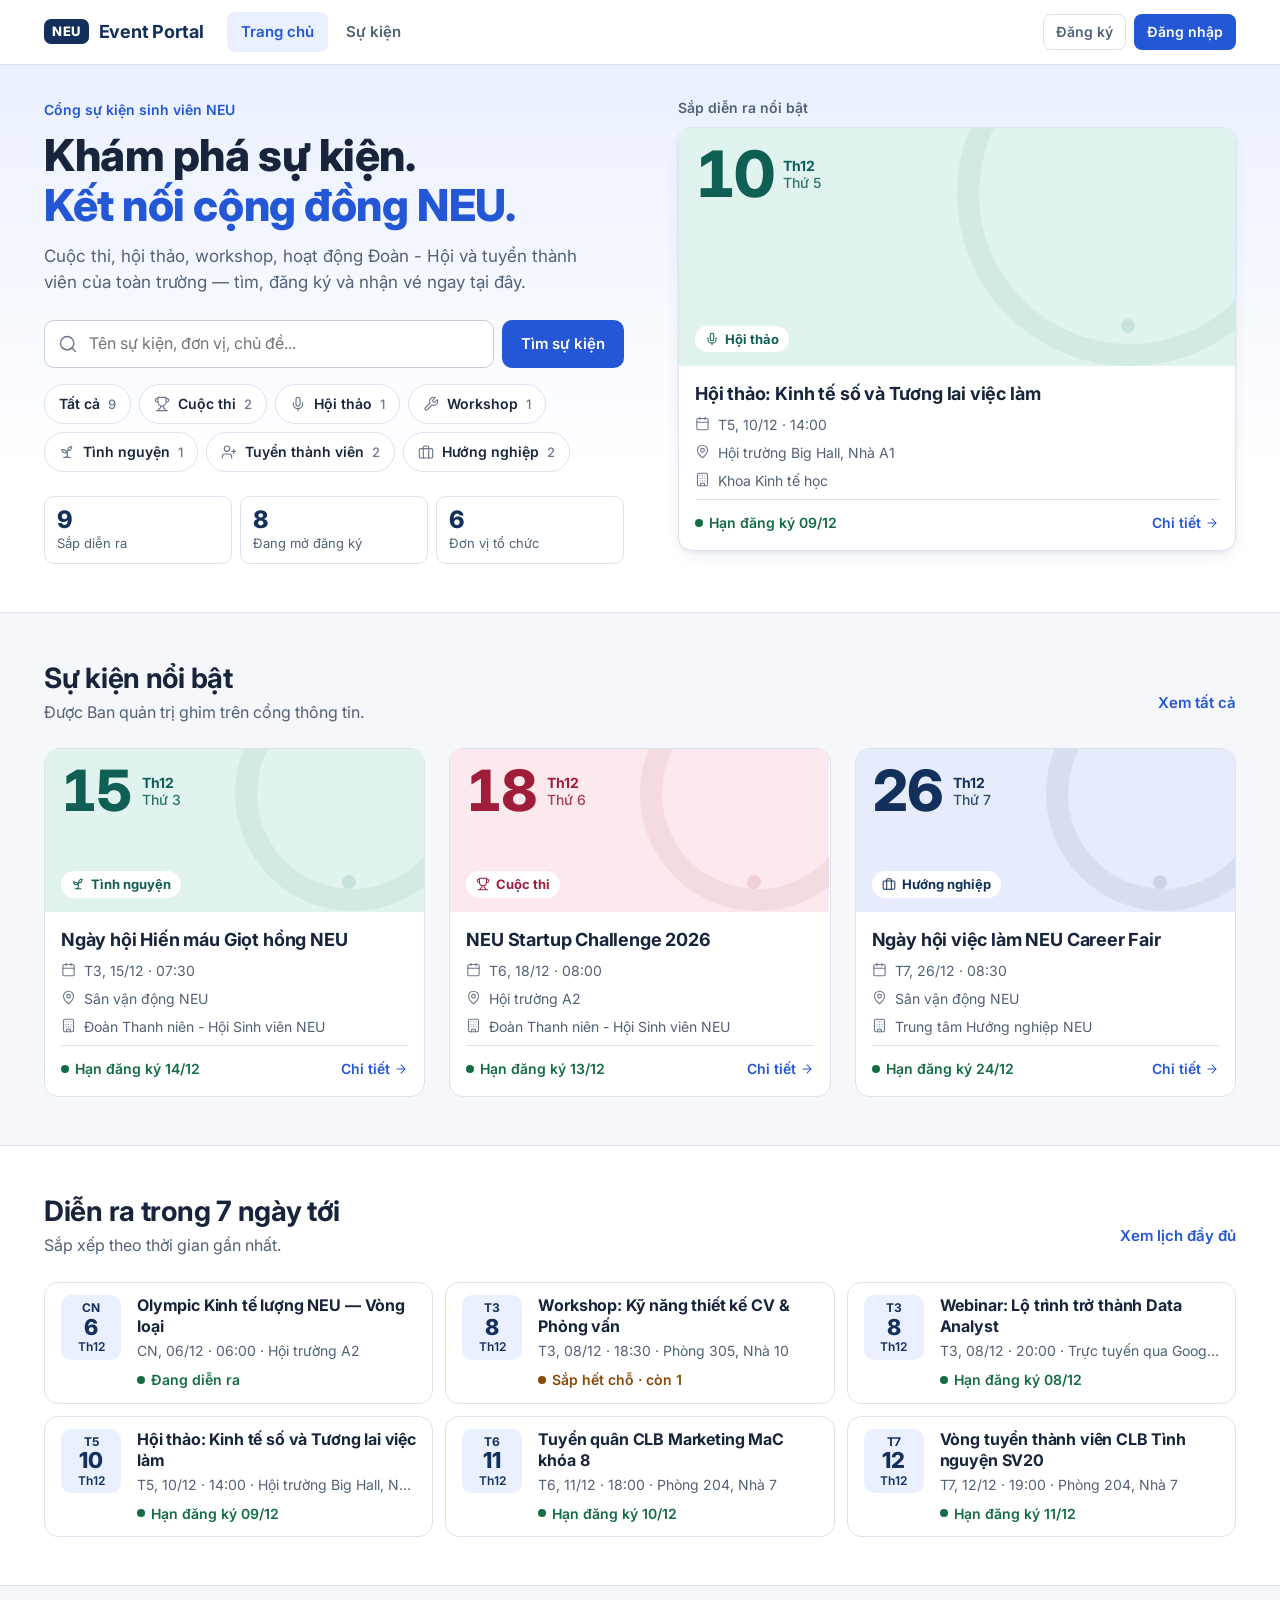
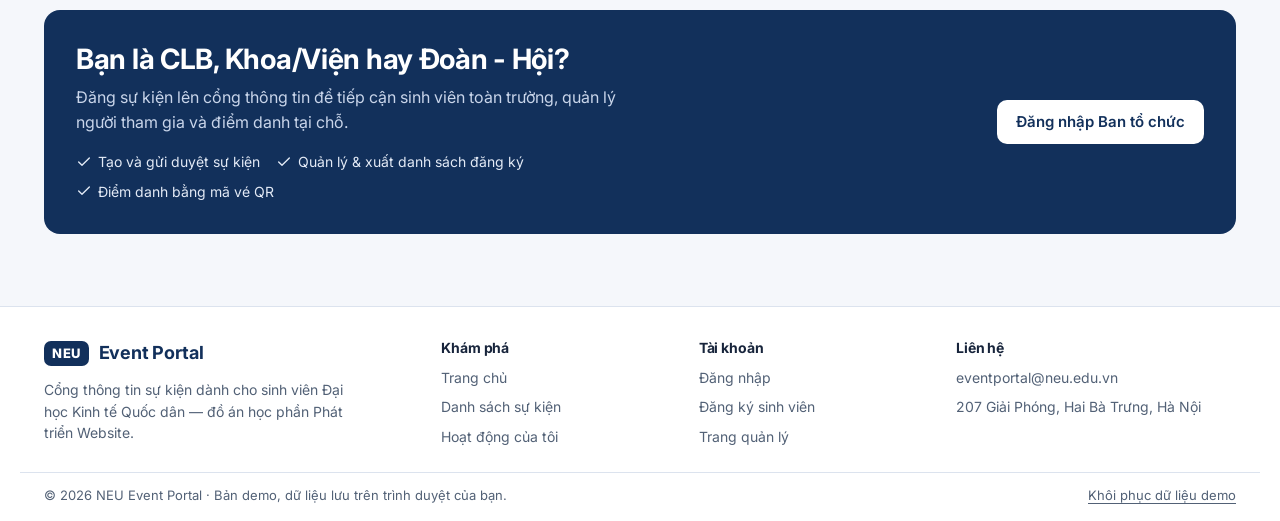
==== index.html @ 664d558f "NEU Event Portal: giao diện Modern University Event Hub Frontend tĩnh (HTML/CSS/JS thuần, dữ liệu mô" ====
<!DOCTYPE html>
<html lang="vi">
<head>
<meta charset="UTF-8" />
<meta name="viewport" content="width=device-width, initial-scale=1.0" />
<title>NEU Event Portal — Cổng thông tin sự kiện Đại học Kinh tế Quốc dân</title>
<link rel="icon" type="image/svg+xml" href="img/favicon.svg" />
<link rel="stylesheet" href="css/style.css?v=4" />
</head>
<body>

<header id="site-header"></header>

<main id="main">
  <!-- HERO: tìm kiếm + một sự kiện nổi bật thực tế -->
  <section class="hero" aria-labelledby="hero-title">
    <div class="container hero-grid" id="hero-grid">
      <div>
        <span class="eyebrow">Cổng sự kiện sinh viên NEU</span>
        <h1 id="hero-title">Khám phá sự kiện.<br/><span class="accent">Kết nối cộng đồng NEU.</span></h1>
        <p class="lede">Cuộc thi, hội thảo, workshop, hoạt động Đoàn - Hội và tuyển thành viên của toàn trường — tìm, đăng ký và nhận vé ngay tại đây.</p>

        <form class="search-panel" id="hero-search-form" role="search">
          <div class="search-field">
            <label for="hero-search-input" class="sr-only">Tìm kiếm sự kiện</label>
            <svg class="ico" width="20" height="20" viewBox="0 0 24 24" fill="none" stroke="currentColor" stroke-width="1.75" stroke-linecap="round" stroke-linejoin="round" aria-hidden="true"><circle cx="11" cy="11" r="8"/><path d="m21 21-4.3-4.3"/></svg>
            <input type="search" id="hero-search-input" placeholder="Tên sự kiện, đơn vị, chủ đề..." />
          </div>
          <button type="submit" class="btn btn-primary">Tìm sự kiện</button>
        </form>

        <nav class="hero-cats" aria-label="Danh mục sự kiện">
          <div class="cat-scroll" id="hero-pills"></div>
        </nav>
        <div class="hero-stats" id="hero-stats"></div>
      </div>
      <div class="hero-feature" id="hero-feature"></div>
    </div>
  </section>

  <!-- SỰ KIỆN NỔI BẬT -->
  <section class="section" aria-labelledby="featured-title">
    <div class="container">
      <div class="section-head">
        <div>
          <h2 id="featured-title">Sự kiện nổi bật</h2>
          <p>Được Ban quản trị ghim trên cổng thông tin.</p>
        </div>
        <a class="link-more" href="events.html">Xem tất cả</a>
      </div>
      <div class="featured-grid" id="featured-rail"></div>
    </div>
  </section>

  <!-- 7 NGÀY TỚI -->
  <section class="section section-alt" aria-labelledby="week-title">
    <div class="container">
      <div class="section-head">
        <div>
          <h2 id="week-title">Diễn ra trong 7 ngày tới</h2>
          <p id="week-sub">Sắp xếp theo thời gian gần nhất.</p>
        </div>
        <a class="link-more" href="events.html?time=week">Xem lịch đầy đủ</a>
      </div>
      <div class="week-list" id="upcoming-grid"></div>
    </div>
  </section>

  <!-- DÀNH CHO BAN TỔ CHỨC -->
  <section class="section-tight" aria-labelledby="cta-title">
    <div class="container">
      <div class="cta-block">
        <div>
          <h2 id="cta-title">Bạn là CLB, Khoa/Viện hay Đoàn - Hội?</h2>
          <p>Đăng sự kiện lên cổng thông tin để tiếp cận sinh viên toàn trường, quản lý người tham gia và điểm danh tại chỗ.</p>
          <ul class="cta-points">
            <li><svg class="ico" width="16" height="16" viewBox="0 0 24 24" fill="none" stroke="currentColor" stroke-width="2" stroke-linecap="round" stroke-linejoin="round" aria-hidden="true"><path d="M20 6 9 17l-5-5"/></svg> Tạo và gửi duyệt sự kiện</li>
            <li><svg class="ico" width="16" height="16" viewBox="0 0 24 24" fill="none" stroke="currentColor" stroke-width="2" stroke-linecap="round" stroke-linejoin="round" aria-hidden="true"><path d="M20 6 9 17l-5-5"/></svg> Quản lý & xuất danh sách đăng ký</li>
            <li><svg class="ico" width="16" height="16" viewBox="0 0 24 24" fill="none" stroke="currentColor" stroke-width="2" stroke-linecap="round" stroke-linejoin="round" aria-hidden="true"><path d="M20 6 9 17l-5-5"/></svg> Điểm danh bằng mã vé QR</li>
          </ul>
        </div>
        <div class="actions">
          <a href="login.html?role=organizer" class="btn btn-primary" id="cta-btn">Đăng nhập Ban tổ chức</a>
        </div>
      </div>
    </div>
  </section>
</main>

<footer id="site-footer"></footer>

<script src="js/data.js?v=4"></script>
<script src="js/services.js?v=4"></script>
<script src="js/main.js?v=4"></script>
<script src="js/home.js?v=4"></script>
</body>
</html>
---- css/style.css ----
/* ==========================================================================
   NEU EVENT PORTAL — DESIGN SYSTEM "Modern University Event Hub"
   --------------------------------------------------------------------------
   Sáng, rõ ràng, lấy sự kiện làm trọng tâm. Màu chủ đạo navy / xanh dương
   (định hướng sản phẩm, không phải bộ nhận diện chính thức của NEU).
   Một font sans-serif (Inter), icon SVG nét mảnh một màu (icon() trong main.js).
   ========================================================================== */

@import url("https://fonts.googleapis.com/css2?family=Inter:wght@400;500;600;700;800&display=swap");

:root {
  /* Màu thương hiệu */
  --navy: #12305b;
  --blue: #2457d6;
  --blue-hover: #1b46b0;
  --blue-50: #eaf0ff;
  --blue-100: #d6e1fd;

  /* Nền & chữ */
  --bg: #f5f7fb;
  --surface: #ffffff;
  --surface-2: #f0f3f8;
  --text: #17243b;
  --text-2: #526176;
  --text-3: #6b778a;
  --border: #dce3ee;
  --border-strong: #c5cfdd;

  /* Trạng thái (chữ / nền) — tương phản chữ ≥ 4.5:1 trên nền tương ứng */
  --success: #146c43;
  --success-bg: #e3f4ea;
  --warning: #8a4b08;
  --warning-bg: #fff3d6;
  --error: #b42318;
  --error-bg: #fdecea;
  --neutral: #475467;
  --neutral-bg: #edf0f5;

  /* Typography */
  --font: "Inter", -apple-system, BlinkMacSystemFont, "Segoe UI", Roboto, "Helvetica Neue", Arial, sans-serif;
  --font-code: ui-monospace, SFMono-Regular, Menlo, Consolas, monospace;

  /* Khoảng cách: 4, 8, 12, 16, 24, 32, 48, 64 */
  --s1: 4px; --s2: 8px; --s3: 12px; --s4: 16px; --s5: 24px; --s6: 32px; --s7: 48px; --s8: 64px;

  /* Hình dạng */
  --r-sm: 8px;
  --r-md: 10px;
  --r-lg: 14px;
  --r-xl: 16px;
  --shadow-sm: 0 1px 2px rgba(18, 48, 91, 0.06);
  --shadow-md: 0 2px 4px rgba(18, 48, 91, 0.05), 0 8px 20px -8px rgba(18, 48, 91, 0.14);
  --shadow-lg: 0 16px 40px -12px rgba(18, 48, 91, 0.25);
  --ease: 160ms ease;

  --container-w: 1240px;
  --header-h: 64px;
}

/* -------------------------------------------------------------------------
   Nền tảng
--------------------------------------------------------------------------- */
*, *::before, *::after { box-sizing: border-box; }
html { scroll-behavior: smooth; -webkit-text-size-adjust: 100%; }
body {
  margin: 0;
  background: var(--bg);
  color: var(--text);
  font-family: var(--font);
  font-size: 16px;
  line-height: 1.55;
  -webkit-font-smoothing: antialiased;
  overflow-x: hidden;
}
body.no-scroll { overflow: hidden; }
img { max-width: 100%; display: block; }
a { color: inherit; text-decoration: none; }
ul { list-style: none; margin: 0; padding: 0; }
button, input, select, textarea { font: inherit; color: inherit; }
button { cursor: pointer; }
h1, h2, h3, h4 { margin: 0; color: var(--text); line-height: 1.25; letter-spacing: -0.01em; }
h1 { font-size: clamp(28px, 4vw, 40px); font-weight: 800; }
h2 { font-size: clamp(22px, 2.6vw, 28px); font-weight: 700; }
h3 { font-size: 18px; font-weight: 700; }
p { margin: 0; }
hr { border: none; border-top: 1px solid var(--border); margin: var(--s4) 0; }
[hidden] { display: none !important; }

:focus-visible { outline: 3px solid var(--blue); outline-offset: 2px; border-radius: 4px; }
.sr-only { position: absolute; width: 1px; height: 1px; padding: 0; margin: -1px; overflow: hidden; clip: rect(0 0 0 0); white-space: nowrap; border: 0; }

@media (prefers-reduced-motion: reduce) {
  *, *::before, *::after { animation-duration: 0.001ms !important; transition-duration: 0.001ms !important; scroll-behavior: auto !important; }
  /* Bỏ hiệu ứng nâng thẻ; trạng thái hover vẫn thể hiện bằng viền/bóng */
  .event-card:hover, .event-card:focus-within, .event-rows .event-row:hover { transform: none !important; }
  .tab-enter { animation: none !important; }
}

.container { width: 100%; max-width: var(--container-w); margin: 0 auto; padding: 0 var(--s5); }
@media (max-width: 620px) { .container { padding: 0 var(--s4); } }

.ico { display: inline-block; vertical-align: -0.18em; flex: none; }
.code { font-family: var(--font-code); }
.muted { color: var(--text-2); }
@media (max-width: 620px) { .hide-sm { display: none !important; } }

/* -------------------------------------------------------------------------
   Nút
--------------------------------------------------------------------------- */
.btn {
  display: inline-flex; align-items: center; justify-content: center; gap: var(--s2);
  min-height: 44px; padding: 10px 18px;
  border-radius: var(--r-md); border: 1px solid transparent;
  font-weight: 600; font-size: 15px; line-height: 1.2; white-space: nowrap;
  transition: background var(--ease), border-color var(--ease), color var(--ease), box-shadow var(--ease);
}
.btn-primary { background: var(--blue); color: #fff; }
.btn-primary:hover { background: var(--blue-hover); }
.btn-secondary { background: var(--blue-50); color: var(--navy); }
.btn-secondary:hover { background: var(--blue-100); }
.btn-outline { background: var(--surface); border-color: var(--border-strong); color: var(--text); }
.btn-outline:hover { border-color: var(--blue); color: var(--blue); }
.btn-ghost { background: transparent; color: var(--text-2); border-color: var(--border); }
.btn-ghost:hover { background: var(--surface-2); color: var(--text); }
.btn-danger { background: var(--error); color: #fff; }
.btn-danger:hover { background: #8f1c13; }
.btn-danger-outline { background: var(--surface); border-color: #f1b7b1; color: var(--error); }
.btn-danger-outline:hover { background: var(--error-bg); }
.btn-success { background: var(--success); color: #fff; }
.btn-success:hover { background: #0f5434; }
.btn-sm { min-height: 36px; padding: 6px 12px; font-size: 14px; border-radius: var(--r-sm); }
.btn-block { width: 100%; }
.btn[disabled], .btn:disabled { background: var(--neutral-bg); color: var(--text-3); border-color: var(--neutral-bg); cursor: not-allowed; }

.link-btn { background: none; border: none; padding: 0; color: var(--text-2); font-size: 14px; text-decoration: underline; text-underline-offset: 3px; }
.link-btn:hover { color: var(--blue); }
.text-link { color: var(--blue); font-weight: 600; }
.text-link:hover { text-decoration: underline; text-underline-offset: 3px; }

.icon-btn {
  width: 36px; height: 36px; flex: none;
  display: inline-flex; align-items: center; justify-content: center;
  border: 1px solid var(--border); background: var(--surface); color: var(--text-2);
  border-radius: var(--r-sm); transition: background var(--ease), border-color var(--ease), color var(--ease);
}
.icon-btn:hover { border-color: var(--blue); color: var(--blue); background: var(--blue-50); }
.icon-btn.ok:hover { border-color: var(--success); color: var(--success); background: var(--success-bg); }
.icon-btn.danger:hover { border-color: var(--error); color: var(--error); background: var(--error-bg); }

/* -------------------------------------------------------------------------
   Header
--------------------------------------------------------------------------- */
#site-header {
  position: sticky; top: 0; z-index: 60;
  background: var(--surface);
  border-bottom: 1px solid var(--border);
  transition: box-shadow var(--ease);
}
/* Đã cuộn khỏi đầu trang: thêm bóng nhẹ (không đổi chiều cao) */
#site-header.scrolled { box-shadow: 0 4px 16px -8px rgba(18, 48, 91, 0.18); }
.header-inner { display: flex; align-items: center; gap: var(--s5); height: var(--header-h); }
.brand { display: inline-flex; align-items: center; gap: 10px; flex: none; }
.brand-mark {
  background: var(--navy); color: #fff;
  font-weight: 800; font-size: 13px; letter-spacing: 0.04em;
  padding: 6px 8px; border-radius: 7px; line-height: 1;
}
.brand-word { font-weight: 700; font-size: 18px; color: var(--navy); letter-spacing: -0.01em; }

.main-nav { display: flex; gap: var(--s1); margin-right: auto; }
.nav-link {
  padding: 8px 14px; border-radius: var(--r-sm);
  font-weight: 600; font-size: 15px; color: var(--text-2);
  transition: background var(--ease), color var(--ease);
}
.nav-link:hover { background: var(--surface-2); color: var(--text); }
.nav-link[aria-current="page"] { background: var(--blue-50); color: var(--blue); }

.header-actions { display: flex; align-items: center; gap: var(--s2); }
.bell-btn {
  position: relative; width: 44px; height: 44px; border-radius: 50%;
  display: inline-flex; align-items: center; justify-content: center; color: var(--text-2);
  transition: background var(--ease), color var(--ease);
}
.bell-btn:hover, .bell-btn[aria-current="page"] { background: var(--blue-50); color: var(--blue); }
.bell-count {
  position: absolute; top: 6px; right: 5px; min-width: 18px; height: 18px; padding: 0 5px;
  border-radius: 999px; background: var(--error); color: #fff; font-size: 11px; font-weight: 700;
  display: flex; align-items: center; justify-content: center; border: 2px solid var(--surface);
}
.avatar {
  border-radius: 50%; background: var(--navy); color: #fff; flex: none;
  display: inline-flex; align-items: center; justify-content: center; font-weight: 700; letter-spacing: 0.02em;
}

.account { position: relative; }
.account-btn {
  display: flex; align-items: center; gap: var(--s2); max-width: 240px; min-height: 44px;
  padding: 4px 10px 4px 4px; border: 1px solid var(--border); border-radius: 999px; background: var(--surface);
  transition: border-color var(--ease);
}
.account-btn:hover, .account-btn[aria-expanded="true"] { border-color: var(--blue); }
.account-name { font-weight: 600; font-size: 14px; overflow: hidden; text-overflow: ellipsis; white-space: nowrap; }
.account-menu {
  position: absolute; right: 0; top: calc(100% + 8px); width: 260px; z-index: 70;
  background: var(--surface); border: 1px solid var(--border); border-radius: var(--r-lg);
  box-shadow: var(--shadow-lg); padding: var(--s2);
}
.account-head { padding: var(--s2) var(--s3) var(--s3); border-bottom: 1px solid var(--border); margin-bottom: var(--s2); }
.account-head strong { display: block; font-size: 15px; }
.account-head span { display: block; font-size: 13px; color: var(--text-2); }
.account-menu a, .account-menu button {
  display: flex; align-items: center; gap: 10px; width: 100%; min-height: 40px;
  padding: 8px var(--s3); border-radius: var(--r-sm); border: none; background: none;
  font-size: 15px; font-weight: 500; color: var(--text); text-align: left;
}
.account-menu a:hover, .account-menu button:hover { background: var(--surface-2); }
.account-menu .ico { color: var(--text-2); }
.menu-count { margin-left: auto; background: var(--error); color: #fff; border-radius: 999px; font-size: 12px; font-weight: 700; padding: 0 7px; }

.nav-toggle {
  display: none; width: 44px; height: 44px; border-radius: var(--r-sm);
  align-items: center; justify-content: center; border: 1px solid var(--border); background: var(--surface); color: var(--text);
}
.mobile-nav { border-top: 1px solid var(--border); background: var(--surface); box-shadow: var(--shadow-md); }
.mobile-nav .container { display: flex; flex-direction: column; padding-top: var(--s2); padding-bottom: var(--s4); }
.mobile-nav a, .mobile-nav button {
  display: flex; align-items: center; min-height: 48px; padding: 0 var(--s2);
  font-weight: 600; border: none; background: none; text-align: left; border-radius: var(--r-sm);
}
.mobile-nav a:hover, .mobile-nav button:hover { background: var(--surface-2); }
.mobile-nav a[aria-current="page"] { color: var(--blue); background: var(--blue-50); }
.mobile-nav hr { margin: var(--s2) 0; }
.mobile-account { display: flex; gap: var(--s3); align-items: center; padding: var(--s2); }
.mobile-account strong { display: block; }
.mobile-account span { display: block; font-size: 14px; color: var(--text-2); }

@media (min-width: 861px) { .mobile-nav { display: none !important; } }
@media (max-width: 860px) {
  .main-nav, .account { display: none; }
  .header-actions { margin-left: auto; }
  .nav-toggle { display: inline-flex; }
  .header-inner { gap: var(--s3); }
}

/* -------------------------------------------------------------------------
   Khối nội dung chung
--------------------------------------------------------------------------- */
.section { padding: var(--s7) 0; }
.section-tight { padding: var(--s5) 0; }
.section-alt { background: var(--surface); border-top: 1px solid var(--border); border-bottom: 1px solid var(--border); }
.section-head { display: flex; align-items: flex-end; justify-content: space-between; gap: var(--s4); margin-bottom: var(--s5); }
.section-head p { color: var(--text-2); margin-top: var(--s1); }
.link-more { display: inline-flex; align-items: center; gap: 6px; font-weight: 600; font-size: 15px; color: var(--blue); white-space: nowrap; min-height: 44px; }
.link-more:hover { text-decoration: underline; text-underline-offset: 3px; }
.eyebrow { display: inline-block; font-size: 14px; font-weight: 600; color: var(--blue); }
@media (max-width: 620px) { .section { padding: var(--s6) 0; } .section-head { margin-bottom: var(--s4); } }

.page-head { padding: var(--s6) 0 var(--s4); }
.page-head h1 { margin: 4px 0 6px; }
.page-head p { color: var(--text-2); max-width: 640px; }
.breadcrumb { font-size: 14px; color: var(--text-2); display: flex; flex-wrap: wrap; gap: 6px; }
.breadcrumb a { color: var(--text-2); }
.breadcrumb a:hover { color: var(--blue); text-decoration: underline; }
.breadcrumb [aria-current] { color: var(--text); overflow: hidden; text-overflow: ellipsis; white-space: nowrap; max-width: 46ch; }

.panel { background: var(--surface); border: 1px solid var(--border); border-radius: var(--r-xl); padding: var(--s5); }
.panel + .panel { margin-top: var(--s4); }
.panel > h2 { font-size: 18px; margin-bottom: var(--s4); }
@media (max-width: 620px) { .panel { padding: var(--s4); border-radius: var(--r-lg); } }

/* -------------------------------------------------------------------------
   Huy hiệu & trạng thái
--------------------------------------------------------------------------- */
.badge {
  display: inline-flex; align-items: center; gap: 5px;
  font-size: 13px; font-weight: 600; line-height: 1.3;
  padding: 3px 10px; border-radius: 999px; white-space: nowrap;
}
.badge-cat { background: var(--blue-50); color: var(--navy); }
.badge-format { background: var(--neutral-bg); color: var(--neutral); }
.status-published { background: var(--success-bg); color: var(--success); }
.status-pending { background: var(--warning-bg); color: var(--warning); }
.status-rejected { background: var(--error-bg); color: var(--error); }
.status-neutral { background: var(--neutral-bg); color: var(--neutral); }
.status-draft { background: var(--blue-50); color: var(--blue-hover); }

.avail { display: inline-flex; align-items: center; gap: 6px; font-size: 14px; font-weight: 600; }
.avail::before { content: ""; width: 8px; height: 8px; border-radius: 50%; background: currentColor; flex: none; }
.avail-ok { color: var(--success); }
.avail-warn { color: var(--warning); }
.avail-error { color: var(--error); }
.avail-neutral { color: var(--neutral); }

.notice {
  display: flex; gap: var(--s3); align-items: flex-start;
  border-radius: var(--r-md); padding: var(--s3) var(--s4); font-size: 15px; line-height: 1.5;
  border: 1px solid var(--border); background: var(--surface-2); color: var(--text); margin-bottom: var(--s4);
}
.notice .ico { margin-top: 2px; color: var(--text-2); }
.notice-warn { background: var(--warning-bg); border-color: #f2d391; }
.notice-warn .ico { color: var(--warning); }
.notice-error { background: var(--error-bg); border-color: #f4c2bd; }
.notice-error .ico { color: var(--error); }
.notice-ok { background: var(--success-bg); border-color: #b4dfc6; }
.notice-ok .ico { color: var(--success); }
.notice-info { background: var(--blue-50); border-color: var(--blue-100); }
.notice-info .ico { color: var(--blue); }

/* -------------------------------------------------------------------------
   Thẻ sự kiện
--------------------------------------------------------------------------- */
.card-grid { display: grid; grid-template-columns: repeat(auto-fill, minmax(264px, 1fr)); gap: var(--s5); }
@media (max-width: 620px) { .card-grid { gap: var(--s4); } }

.event-card {
  position: relative; display: flex; flex-direction: column; min-width: 0;
  background: var(--surface); border: 1px solid var(--border); border-radius: var(--r-lg);
  overflow: hidden; transition: border-color var(--ease), box-shadow var(--ease), transform var(--ease);
}
.event-card:hover, .event-card:focus-within { border-color: var(--blue-100); box-shadow: var(--shadow-md); }
@media (hover: hover) {
  .event-card:hover { transform: translateY(-3px); }
}
.event-card:focus-within { transform: translateY(-3px); }

/* Ảnh bìa 21:9; khi không có ảnh hiển thị "poster ngày" */
.cover { position: relative; aspect-ratio: 21 / 9; background: var(--surface-2); overflow: hidden; container-type: inline-size; }
.cover img { position: absolute; inset: 0; width: 100%; height: 100%; object-fit: cover; }
.cover-fallback {
  position: absolute; inset: 0; display: flex; flex-direction: column; justify-content: space-between; align-items: flex-start;
  padding: 14px var(--s4); background: var(--c-bg, var(--blue-50)); color: var(--c-fg, var(--navy)); overflow: hidden;
}
/* Họa tiết hình học trang trí: một vòng tròn lớn + một chấm nhỏ */
.cover-fallback::before, .cover-fallback::after { content: ""; position: absolute; border-radius: 50%; pointer-events: none; }
.cover-fallback::after { right: -12%; top: -45%; width: 62%; aspect-ratio: 1; border: 22px solid currentColor; opacity: 0.07; }
.cover-fallback::before { right: 18%; bottom: 14%; width: 14px; height: 14px; background: currentColor; opacity: 0.12; }
.poster-date { position: relative; display: flex; align-items: center; gap: 10px; line-height: 1; }
.pd-day { font-size: clamp(32px, 15cqi, 64px); font-weight: 800; letter-spacing: -0.03em; font-variant-numeric: tabular-nums; }
.pd-rest { display: flex; flex-direction: column; gap: 3px; font-size: 14px; font-weight: 700; }
.pd-rest span + span { font-weight: 500; opacity: 0.85; }
.poster-cat {
  position: relative; display: inline-flex; align-items: center; gap: 6px; max-width: 100%;
  padding: 3px 10px; border-radius: 999px; background: var(--surface); font-size: 13px; font-weight: 700;
  white-space: nowrap; overflow: hidden; text-overflow: ellipsis;
}
/* Poster đã ghi danh mục → ẩn dòng danh mục ở thân thẻ (vẫn đọc được bằng trình đọc màn hình) */
.cover:not(.has-img) + .event-body .event-cat { position: absolute; width: 1px; height: 1px; overflow: hidden; clip: rect(0 0 0 0); white-space: nowrap; }
[data-color="crimson"], [data-color="crimson-dark"] { --c-bg: #fbe9ed; --c-fg: #9f1d3a; }
[data-color="teal"] { --c-bg: #e1f3ef; --c-fg: #0f5f55; }
[data-color="gold"] { --c-bg: #fdf1dc; --c-fg: #8a4b08; }
[data-color="navy"] { --c-bg: #e6ecfb; --c-fg: #12305b; }
[data-color="slate"] { --c-bg: #eceff4; --c-fg: #3b4a5e; }

.event-body { display: flex; flex-direction: column; gap: var(--s2); padding: var(--s4); flex: 1; min-width: 0; }
.event-cat { display: inline-flex; align-items: center; gap: 6px; font-size: 13px; font-weight: 600; color: var(--blue-hover); }
.event-title { font-size: 18px; line-height: 1.35; font-weight: 700; }
.event-title a { display: -webkit-box; -webkit-line-clamp: 2; -webkit-box-orient: vertical; overflow: hidden; overflow-wrap: anywhere; }
.event-title a::after { content: ""; position: absolute; inset: 0; z-index: 1; }
.event-title a:focus-visible { outline: none; }
.event-card:has(.event-title a:focus-visible) { outline: 3px solid var(--blue); outline-offset: 2px; }
.event-desc { color: var(--text-2); font-size: 15px; display: -webkit-box; -webkit-line-clamp: 2; -webkit-box-orient: vertical; overflow: hidden; }
.event-meta { display: flex; flex-direction: column; gap: 6px; font-size: 14px; color: var(--text-2); }
.event-meta li { display: flex; gap: 8px; align-items: flex-start; min-width: 0; }
.event-meta li .ico { margin-top: 2px; color: var(--text-3); }
.event-meta li span { overflow: hidden; text-overflow: ellipsis; white-space: nowrap; }
.event-foot { display: flex; align-items: center; justify-content: space-between; gap: var(--s2); margin-top: auto; padding-top: var(--s3); border-top: 1px solid var(--border); }
.event-more { display: inline-flex; align-items: center; gap: 4px; font-size: 14px; font-weight: 600; color: var(--blue); white-space: nowrap; }

/* Thẻ ngang (ảnh/poster bên trái): thẻ nổi bật duy nhất, hoặc thẻ lẻ cuối lưới trên tablet */
.event-card-featured .event-title { font-size: 22px; }
@media (min-width: 621px) {
  .event-card-featured { display: grid; grid-template-columns: minmax(0, 1fr) minmax(0, 1fr); }
  .event-card-featured .cover { aspect-ratio: auto; min-height: 220px; }
  .event-card-featured .event-body { padding: var(--s5); gap: var(--s3); }
}

/* -------------------------------------------------------------------------
   Trang chủ
--------------------------------------------------------------------------- */
.hero {
  /* Một lớp chuyển màu rất nhẹ tạo chiều sâu, không dùng ảnh */
  background: linear-gradient(180deg, var(--blue-50) 0%, var(--surface) 75%);
  border-bottom: 1px solid var(--border); padding: var(--s6) 0 var(--s7);
}
.hero-grid { display: grid; grid-template-columns: 1.05fr 1fr; gap: var(--s7); align-items: start; }
.hero-grid.single { grid-template-columns: minmax(0, 720px); }
.hero-grid > * { min-width: 0; }
.hero h1 { font-size: clamp(30px, 4.2vw, 44px); line-height: 1.15; margin: var(--s2) 0 var(--s3); }
.hero h1 .accent { color: var(--blue); }
.hero .lede { font-size: 17px; color: var(--text-2); max-width: 540px; margin-bottom: var(--s5); }
.search-panel { display: flex; gap: var(--s2); max-width: 580px; }
.search-field { position: relative; flex: 1; min-width: 0; }
.search-field .ico { position: absolute; left: 14px; top: 50%; transform: translateY(-50%); color: var(--text-3); pointer-events: none; }
.search-field input {
  width: 100%; min-height: 48px; padding: 10px 14px 10px 44px;
  border: 1px solid var(--border-strong); border-radius: var(--r-md); background: var(--surface); font-size: 16px;
}
.search-field input:focus { outline: none; border-color: var(--blue); box-shadow: 0 0 0 3px var(--blue-100); }
.search-panel .btn { min-height: 48px; }
.hero-feature .label { font-size: 14px; font-weight: 600; color: var(--text-2); margin-bottom: var(--s2); display: block; }
.hero-feature .event-card { box-shadow: var(--shadow-md); }
.hero-cats { margin-top: var(--s4); max-width: 580px; }
.hero-stats { display: grid; grid-template-columns: repeat(3, minmax(0, 1fr)); gap: var(--s2); margin-top: var(--s5); max-width: 580px; }
.stat { background: var(--surface); border: 1px solid var(--border); border-radius: var(--r-md); padding: 10px var(--s3); min-width: 0; }
.stat strong { display: block; font-size: 24px; font-weight: 800; line-height: 1.1; color: var(--navy); font-variant-numeric: tabular-nums; }
.stat span { display: block; font-size: 13px; color: var(--text-2); line-height: 1.35; margin-top: 2px; }
@media (max-width: 900px) {
  .hero { padding: var(--s5) 0 var(--s6); }
  .hero-feature .event-card { box-shadow: var(--shadow-sm); }
  .hero-grid { grid-template-columns: 1fr; gap: var(--s5); }
}
@media (max-width: 520px) {
  .search-panel { flex-direction: column; }
  .hero .lede { font-size: 16px; margin-bottom: var(--s4); }
}

/* Chip danh mục: xuống dòng trên desktop, cuộn ngang trên điện thoại */
.cat-scroll { display: flex; flex-wrap: wrap; gap: var(--s2); }
@media (max-width: 620px) {
  .cat-scroll { flex-wrap: nowrap; overflow-x: auto; scrollbar-width: none; margin: 0 calc(-1 * var(--s4)); padding: 2px var(--s4); }
  .cat-scroll::-webkit-scrollbar { display: none; }
}
.cat-chip {
  display: inline-flex; align-items: center; gap: 8px; flex: none; min-height: 40px; padding: 0 14px;
  border: 1px solid var(--border); border-radius: 999px; background: var(--surface);
  font-size: 14px; font-weight: 600; color: var(--text); transition: border-color var(--ease), background var(--ease), color var(--ease);
}
.cat-chip .ico { color: var(--text-3); }
.cat-chip:hover { border-color: var(--blue); color: var(--blue); }
.cat-chip:hover .ico { color: var(--blue); }
.cat-chip .count { font-size: 13px; color: var(--text-3); font-weight: 500; }

/* Lưới "Sự kiện nổi bật": 6 cột ảo, thẻ chiếm 2/3/6 cột (featuredSpans trong home.js) */
.featured-grid { display: grid; grid-template-columns: repeat(6, minmax(0, 1fr)); gap: var(--s5); }
.featured-grid > .span-2 { grid-column: span 2; }
.featured-grid > .span-3 { grid-column: span 3; }
.featured-grid > .span-6 { grid-column: 1 / -1; }
@media (max-width: 900px) {
  .featured-grid { grid-template-columns: repeat(2, minmax(0, 1fr)); gap: var(--s4); }
  .featured-grid > .event-card { grid-column: auto; }
  .featured-grid > .event-card:last-child:nth-child(odd) { grid-column: 1 / -1; }
}
@media (min-width: 621px) and (max-width: 900px) {
  .featured-grid > .event-card:last-child:nth-child(odd) { display: grid; grid-template-columns: minmax(0, 1fr) minmax(0, 1fr); }
  .featured-grid > .event-card:last-child:nth-child(odd) .cover { aspect-ratio: auto; min-height: 200px; }
}
@media (max-width: 620px) { .featured-grid { grid-template-columns: 1fr; } }

/* Hàng sự kiện gọn: "Diễn ra trong 7 ngày tới" và chế độ Danh sách */
.week-list { display: grid; grid-template-columns: repeat(auto-fill, minmax(340px, 1fr)); gap: var(--s3); }
@media (max-width: 420px) { .week-list { grid-template-columns: 1fr; } }
.grid-full { grid-column: 1 / -1; }
.event-row {
  position: relative; display: grid; grid-template-columns: 60px minmax(0, 1fr); gap: 4px var(--s4); align-items: center;
  background: var(--surface); border: 1px solid var(--border); border-radius: var(--r-lg); padding: var(--s3) var(--s4);
  transition: border-color var(--ease), box-shadow var(--ease), transform var(--ease);
}
.event-row:hover { border-color: var(--blue-100); box-shadow: var(--shadow-sm); }
.event-row:focus-within { border-color: var(--blue); }
.event-row .date-box { grid-row: span 2; align-self: start; }
.row-main { min-width: 0; }
.row-side { grid-column: 2; min-width: 0; }
.date-box { text-align: center; border-radius: var(--r-md); background: var(--blue-50); color: var(--navy); padding: 6px 0; line-height: 1.15; }
.date-box .dw { display: block; font-size: 12px; font-weight: 700; }
.date-box .d { display: block; font-size: 22px; font-weight: 800; }
.date-box .m { display: block; font-size: 12px; font-weight: 600; }
.event-row h3 { font-size: 16px; line-height: 1.35; }
.event-row h3 a { display: -webkit-box; -webkit-line-clamp: 2; -webkit-box-orient: vertical; overflow: hidden; overflow-wrap: anywhere; }
.event-row h3 a::after { content: ""; position: absolute; inset: 0; }
.event-row h3 a:focus-visible { outline: none; }
.event-row .sub { font-size: 14px; color: var(--text-2); margin-top: 2px; overflow: hidden; text-overflow: ellipsis; white-space: nowrap; }
.event-row .sub .ico { color: var(--text-3); }
/* Chế độ Danh sách: tình trạng nằm bên phải trên màn hình rộng */
.event-rows { display: grid; gap: var(--s3); }
@media (min-width: 700px) {
  .event-rows .event-row { grid-template-columns: 64px minmax(0, 1fr) auto; }
  .event-rows .event-row .date-box { grid-row: auto; align-self: center; }
  .event-rows .row-side { grid-column: 3; text-align: right; }
}
@media (hover: hover) { .event-rows .event-row:hover { transform: translateY(-2px); } }

/* CTA cho ban tổ chức */
.cta-block {
  display: grid; grid-template-columns: 1.4fr 1fr; gap: var(--s5); align-items: center;
  background: var(--navy); color: #fff; border-radius: var(--r-xl); padding: var(--s6);
}
.cta-block h2 { color: #fff; }
.cta-block p { color: #c9d5ea; margin-top: var(--s2); max-width: 560px; }
.cta-points { display: flex; flex-wrap: wrap; gap: var(--s2) var(--s4); margin-top: var(--s4); font-size: 14px; color: #e3eaf6; }
.cta-points li { display: inline-flex; gap: 6px; align-items: center; }
.cta-block .actions { display: flex; justify-content: flex-end; }
.cta-block .btn-primary { background: #fff; color: var(--navy); }
.cta-block .btn-primary:hover { background: var(--blue-50); }
.cta-block :focus-visible { outline-color: #fff; }
@media (max-width: 760px) { .cta-block { grid-template-columns: 1fr; padding: var(--s5); } .cta-block .actions { justify-content: flex-start; } }

/* -------------------------------------------------------------------------
   Trang danh sách sự kiện
--------------------------------------------------------------------------- */
.list-toolbar { display: flex; gap: var(--s3); align-items: center; margin-bottom: var(--s4); }
.list-toolbar .search-field { flex: 1; }
.list-toolbar .search-field input { min-height: 44px; }
.select {
  min-height: 44px; padding: 8px 36px 8px 12px; border: 1px solid var(--border-strong); border-radius: var(--r-md);
  background: var(--surface) url("data:image/svg+xml,%3Csvg xmlns='http://www.w3.org/2000/svg' width='16' height='16' viewBox='0 0 24 24' fill='none' stroke='%23526176' stroke-width='2' stroke-linecap='round' stroke-linejoin='round'%3E%3Cpath d='m6 9 6 6 6-6'/%3E%3C/svg%3E") no-repeat right 10px center;
  -webkit-appearance: none; appearance: none; font-size: 15px; max-width: 100%;
}
.select:focus { outline: none; border-color: var(--blue); box-shadow: 0 0 0 3px var(--blue-100); }
.sort-label { display: flex; align-items: center; gap: var(--s2); font-size: 14px; color: var(--text-2); white-space: nowrap; }

.list-layout { display: grid; grid-template-columns: 264px minmax(0, 1fr); gap: var(--s6); align-items: start; }
.filter-box {
  background: var(--surface); border: 1px solid var(--border); border-radius: var(--r-lg);
  position: sticky; top: calc(var(--header-h) + 16px);
  max-height: calc(100vh - var(--header-h) - 32px); overflow-y: auto;
}
.filter-inner { padding: var(--s4) var(--s5); }
.filter-box fieldset { border: none; margin: 0; padding: 0 0 var(--s3); min-width: 0; }
/* Nhóm bộ lọc thu gọn được (details/summary) */
.filter-group { border-bottom: 1px solid var(--border); }
.filter-group:last-of-type { border-bottom: none; margin-bottom: var(--s3); }
.filter-group summary {
  display: flex; align-items: center; gap: var(--s2); min-height: 44px; cursor: pointer; list-style: none;
  font-size: 15px; font-weight: 700; border-radius: var(--r-sm);
}
.filter-group summary::-webkit-details-marker { display: none; }
.filter-group summary::after {
  content: ""; margin-left: auto; width: 8px; height: 8px; flex: none;
  border-right: 2px solid var(--text-3); border-bottom: 2px solid var(--text-3); transform: translateY(-2px) rotate(45deg);
  transition: transform var(--ease);
}
.filter-group[open] summary::after { transform: translateY(2px) rotate(-135deg); }
.group-count { font-size: 12px; font-weight: 600; color: var(--blue); background: var(--blue-50); border-radius: 999px; padding: 1px 8px; }
.filter-check { display: flex; align-items: center; gap: 10px; min-height: 36px; font-size: 15px; cursor: pointer; }
.filter-check input { accent-color: var(--blue); width: 18px; height: 18px; flex: none; margin: 0; }
.filter-check .ico { color: var(--text-3); }
.filter-box .select, .filter-box input[type="date"] { width: 100%; }
.filter-box input[type="date"] { min-height: 44px; padding: 8px 12px; border: 1px solid var(--border-strong); border-radius: var(--r-md); background: var(--surface); }
.filter-box label.mini { display: block; font-size: 14px; color: var(--text-2); margin: var(--s2) 0 4px; }
.filter-head, .filter-foot { display: none; }

.result-bar { display: flex; align-items: center; justify-content: space-between; gap: var(--s3); flex-wrap: wrap; margin-bottom: var(--s3); }
.view-toggle { display: inline-flex; padding: 3px; gap: 2px; background: var(--surface-2); border: 1px solid var(--border); border-radius: var(--r-md); }
.view-toggle button {
  display: inline-flex; align-items: center; gap: 6px; min-height: 36px; padding: 0 12px; border: none; border-radius: calc(var(--r-md) - 3px);
  background: none; color: var(--text-2); font-size: 14px; font-weight: 600; transition: background var(--ease), color var(--ease);
}
.view-toggle button:hover { color: var(--text); }
.view-toggle button[aria-pressed="true"] { background: var(--surface); color: var(--blue); box-shadow: var(--shadow-sm); }
.result-count { font-size: 15px; color: var(--text-2); }
.result-count strong { color: var(--text); }
.active-filters { display: flex; flex-wrap: wrap; align-items: center; gap: var(--s2); margin-bottom: var(--s4); }
.active-filters:empty { display: none; }
.filter-pill {
  display: inline-flex; align-items: center; gap: 6px; min-height: 36px; padding: 0 8px 0 12px;
  border-radius: 999px; background: var(--blue-50); color: var(--navy); border: 1px solid var(--blue-100); font-size: 14px; font-weight: 600;
}
.filter-pill:hover { border-color: var(--blue); }
.filter-pill .ico { color: var(--blue); }
.clear-all { font-size: 14px; font-weight: 600; color: var(--blue); background: none; border: none; min-height: 36px; padding: 0 6px; }
.clear-all:hover { text-decoration: underline; }
.mobile-list-bar { display: none; }
.filter-count { background: var(--blue); color: #fff; border-radius: 999px; font-size: 12px; font-weight: 700; padding: 1px 7px; }
.sheet-backdrop { position: fixed; inset: 0; background: rgba(23, 36, 59, 0.45); z-index: 110; }

@media (max-width: 960px) {
  .list-layout { grid-template-columns: 1fr; }
  .list-toolbar .sort-label { display: none; }
  .mobile-list-bar { display: grid; grid-template-columns: 1fr 1fr; gap: var(--s2); margin-bottom: var(--s3); }
  .mobile-list-bar .select { width: 100%; }
  /* Bộ lọc thành bottom sheet */
  .filter-box {
    position: fixed; inset: auto 0 0 0; z-index: 120; max-height: 88vh;
    border-radius: var(--r-xl) var(--r-xl) 0 0; border: none; display: flex; flex-direction: column; overflow: hidden;
    transform: translateY(100%); visibility: hidden; transition: transform 200ms ease, visibility 200ms;
    box-shadow: var(--shadow-lg);
  }
  .filter-box.open { transform: none; visibility: visible; transition: transform 200ms ease; }
  .filter-head { display: flex; align-items: center; justify-content: space-between; padding: var(--s3) var(--s4); border-bottom: 1px solid var(--border); }
  .filter-head h2 { font-size: 18px; }
  .filter-inner { overflow-y: auto; padding: var(--s4); flex: 1; }
  .filter-foot { display: flex; gap: var(--s2); padding: var(--s3) var(--s4) calc(var(--s3) + env(safe-area-inset-bottom)); border-top: 1px solid var(--border); background: var(--surface); }
  .filter-foot .btn { flex: 1; }
  .filter-desktop-only { display: none; }
}

/* -------------------------------------------------------------------------
   Trang chi tiết sự kiện
--------------------------------------------------------------------------- */
.detail-top { background: var(--surface); border-bottom: 1px solid var(--border); padding: var(--s4) 0 var(--s6); }
.detail-head { display: grid; grid-template-columns: minmax(0, 1fr) 380px; gap: var(--s6); align-items: start; margin-top: var(--s4); }
.detail-tags { display: flex; flex-wrap: wrap; gap: var(--s2); margin-bottom: var(--s3); }
.detail-title { font-size: clamp(26px, 3.6vw, 38px); line-height: 1.2; overflow-wrap: anywhere; }
.detail-lede { color: var(--text-2); font-size: 17px; margin-top: var(--s3); max-width: 68ch; }
.key-facts { display: grid; grid-template-columns: repeat(auto-fit, minmax(220px, 1fr)); gap: var(--s3); margin-top: var(--s5); }
.fact { display: flex; gap: var(--s3); align-items: flex-start; padding: var(--s3); border-radius: var(--r-md); background: var(--surface-2); min-width: 0; }
.fact .fi { width: 36px; height: 36px; border-radius: 9px; background: var(--surface); color: var(--blue); display: flex; align-items: center; justify-content: center; flex: none; }
.fact small { display: block; font-size: 13px; color: var(--text-2); }
.fact strong { display: block; font-size: 15px; line-height: 1.4; overflow-wrap: anywhere; }
/* Khối thời gian (thay ảnh bìa khi không có ảnh); ảnh thật phủ lên trên */
.detail-cover { position: relative; border-radius: var(--r-lg); overflow: hidden; }
.detail-cover img { position: absolute; inset: 0; width: 100%; height: 100%; object-fit: cover; }
.time-card {
  position: relative; display: flex; flex-direction: column; gap: var(--s4); min-height: 240px; overflow: hidden;
  padding: var(--s5); background: var(--c-bg, var(--blue-50)); color: var(--c-fg, var(--navy));
}
.time-card::after {
  content: ""; position: absolute; right: -60px; bottom: -70px; width: 200px; height: 200px; border-radius: 50%;
  border: 26px solid currentColor; opacity: 0.07; pointer-events: none;
}
.tc-top { display: flex; justify-content: space-between; align-items: center; }
.tc-phase {
  display: inline-flex; align-items: center; gap: 6px; padding: 4px 12px; border-radius: 999px;
  background: var(--surface); font-size: 13px; font-weight: 700;
}
.tc-phase::before { content: ""; width: 8px; height: 8px; border-radius: 50%; background: currentColor; }
.time-card[data-phase="ongoing"] .tc-phase { color: var(--success); }
.time-card[data-phase="cancelled"] .tc-phase, .time-card[data-phase="removed"] .tc-phase { color: var(--error); }
.time-card[data-phase="ended"] .tc-phase, .time-card[data-phase="unknown"] .tc-phase { color: var(--text-2); }
.tc-main { position: relative; display: flex; flex-wrap: wrap; align-items: baseline; column-gap: 8px; }
.tc-kicker { flex-basis: 100%; font-size: 14px; font-weight: 600; opacity: 0.85; margin-bottom: 2px; }
.tc-value { font-size: clamp(32px, 4vw, 44px); font-weight: 800; line-height: 1.05; letter-spacing: -0.02em; font-variant-numeric: tabular-nums; }
.tc-value.tc-text { font-size: 24px; letter-spacing: -0.01em; }
.tc-unit { font-size: 20px; font-weight: 700; }
.tc-progress { flex-basis: 100%; display: flex; flex-direction: column; gap: 6px; margin-top: var(--s3); font-size: 13px; font-weight: 600; }
.tc-progress .bar { height: 6px; border-radius: 999px; background: var(--surface); overflow: hidden; }
.tc-progress .bar > span { display: block; height: 100%; background: currentColor; }
.tc-date { position: relative; margin-top: auto; padding-top: var(--s3); border-top: 1px solid currentColor; border-top-color: color-mix(in srgb, currentColor 18%, transparent); }
.tc-date strong { display: block; font-size: 16px; }
.tc-date span { font-size: 14px; opacity: 0.85; }

@media (max-width: 900px) { .time-card { min-height: 0; gap: var(--s3); padding: var(--s4); } }
.share-row { display: grid; grid-template-columns: 1fr 1fr; gap: var(--s2); margin-top: var(--s3); }
.share-row .btn { width: 100%; min-width: 0; }
@media (max-width: 400px) { .share-row { grid-template-columns: 1fr; } }
.share-hint { margin-top: 6px; }

.detail-body { padding: var(--s6) 0 var(--s4); }
.detail-layout { display: grid; grid-template-columns: minmax(0, 1fr) 380px; gap: var(--s6); align-items: start; }
.detail-main { min-width: 0; }
.detail-section { background: var(--surface); border: 1px solid var(--border); border-radius: var(--r-xl); padding: var(--s5) var(--s6); }
.detail-section + .detail-section { margin-top: var(--s4); }
.detail-section > h2 { font-size: 20px; margin-bottom: var(--s3); }
.prose { color: var(--text); font-size: 16px; line-height: 1.7; max-width: 70ch; white-space: pre-line; }
.org-row { display: flex; gap: var(--s3); align-items: flex-start; }
.org-row p { color: var(--text-2); font-size: 15px; margin-top: 2px; max-width: 64ch; }

.reg-panel {
  position: sticky; top: calc(var(--header-h) + 16px);
  background: var(--surface); border: 1px solid var(--border); border-radius: var(--r-xl); padding: var(--s5);
  box-shadow: var(--shadow-md);
}
.reg-panel-head { display: flex; justify-content: space-between; align-items: flex-start; gap: var(--s3); }
.reg-panel-head h2 { font-size: 18px; }
.reg-status { margin-top: 6px; }
.reg-deadline { font-size: 14px; color: var(--text-2); margin-top: var(--s2); }
.reg-deadline strong { color: var(--text); }
.interest-btn { width: 44px; height: 44px; border-radius: 50%; }
.interest-btn[aria-pressed="true"] { border-color: var(--error); color: var(--error); background: var(--error-bg); }
.interest-btn[aria-pressed="true"] .ico { fill: currentColor; }
.seat-meter { margin-top: var(--s4); }
.seat-meter .bar { height: 8px; border-radius: 999px; background: var(--surface-2); overflow: hidden; }
.seat-meter .bar span { display: block; height: 100%; background: var(--blue); border-radius: 999px; }
.seat-meter .bar span.warn { background: #c27a0e; }
.seat-meter .bar span.full { background: var(--error); }
.seat-meter .txt { display: flex; justify-content: space-between; font-size: 14px; color: var(--text-2); margin-top: 6px; }
.seat-meter .txt strong { color: var(--text); }
.ticket-actions { display: flex; flex-direction: column; gap: var(--s2); margin-top: var(--s4); }
.ticket-actions .notice { margin-bottom: 0; }
.ticket-actions .field-hint { margin-top: 0; }
.my-ticket { display: flex; gap: var(--s3); align-items: center; border: 1px solid var(--border); border-radius: var(--r-md); padding: var(--s3); background: var(--surface-2); }
.my-ticket .qr { flex: none; border-radius: 6px; }
.my-ticket small { display: block; color: var(--text-2); font-size: 13px; }
.my-ticket .code { font-weight: 700; font-size: 16px; letter-spacing: 0.04em; }
.reg-info { margin-top: var(--s4); padding-top: var(--s4); border-top: 1px solid var(--border); display: flex; flex-direction: column; gap: var(--s3); }
.info-row { display: flex; gap: var(--s3); font-size: 15px; }
.info-row > .ico { color: var(--text-3); margin-top: 3px; }
.info-row .lbl { display: block; font-size: 13px; color: var(--text-2); }
.info-row .val { font-weight: 600; overflow-wrap: anywhere; }
.info-row .val a { color: var(--blue); }

/* Thanh CTA cố định trên mobile */
.mobile-cta { display: none; }
@media (max-width: 960px) {
  .detail-head, .detail-layout { grid-template-columns: minmax(0, 1fr); gap: var(--s5); }
  .reg-panel { position: static; box-shadow: none; order: -1; }
  .detail-section { padding: var(--s5); }
  .mobile-cta {
    display: flex; align-items: center; gap: var(--s3);
    position: fixed; left: 0; right: 0; bottom: 0; z-index: 50;
    background: var(--surface); border-top: 1px solid var(--border); box-shadow: 0 -4px 16px rgba(18, 48, 91, 0.08);
    padding: var(--s3) var(--s4) calc(var(--s3) + env(safe-area-inset-bottom));
  }
  .mobile-cta .mc-info { flex: 1; min-width: 0; font-size: 14px; color: var(--text-2); }
  .mobile-cta .mc-info strong { display: block; color: var(--text); font-size: 15px; overflow: hidden; text-overflow: ellipsis; white-space: nowrap; }
  .mobile-cta .btn { flex: none; }
  body.has-mobile-cta { padding-bottom: calc(76px + env(safe-area-inset-bottom)); }
}
@media (max-width: 620px) {
  .detail-top { padding-bottom: var(--s5); }
  .detail-head { margin-top: var(--s3); }
  .key-facts { grid-template-columns: 1fr; gap: var(--s2); margin-top: var(--s4); }
  .detail-body { padding-top: var(--s5); }
  .detail-section { padding: var(--s4); border-radius: var(--r-lg); }
}

/* Đánh giá */
.stars { display: inline-flex; gap: 2px; color: var(--border-strong); vertical-align: middle; }
.stars .star.on { color: #c27a0e; }
.stars .star.on .ico { fill: currentColor; }
.rating-summary { display: flex; align-items: center; gap: var(--s4); margin-bottom: var(--s4); }
.rating-summary .big { font-size: 36px; font-weight: 800; line-height: 1; }
.review-form { background: var(--surface-2); border-radius: var(--r-md); padding: var(--s4); margin-bottom: var(--s4); }
.review-form fieldset { border: none; padding: 0; margin: 0 0 var(--s3); }
.review-form legend { font-weight: 700; margin-bottom: var(--s2); padding: 0; }
.review-item { padding: var(--s4) 0; border-top: 1px solid var(--border); display: flex; gap: var(--s3); }
.review-item .who { font-weight: 700; font-size: 15px; }
.review-item .when { font-size: 13px; color: var(--text-2); }
.review-item p { margin-top: 6px; font-size: 15px; }
.star-input { display: inline-flex; gap: 2px; flex-direction: row-reverse; justify-content: flex-end; }
.star-input input { position: absolute; opacity: 0; width: 1px; height: 1px; }
.star-input label { cursor: pointer; color: var(--border-strong); width: 44px; height: 44px; display: flex; align-items: center; justify-content: center; border-radius: 8px; }
.star-input input:checked ~ label, .star-input label:hover, .star-input label:hover ~ label { color: #c27a0e; }
.star-input input:checked ~ label .ico, .star-input label:hover .ico, .star-input label:hover ~ label .ico { fill: currentColor; }
.star-input input:focus-visible + label { outline: 3px solid var(--blue); }

/* -------------------------------------------------------------------------
   Form
--------------------------------------------------------------------------- */
.field { margin-bottom: var(--s4); min-width: 0; }
.field > label, .field-label { display: block; font-size: 14px; font-weight: 600; margin-bottom: 6px; color: var(--text); }
.req { color: var(--error); margin-left: 2px; }
.field input:not([type="checkbox"]):not([type="radio"]), .field select, .field textarea {
  width: 100%; min-height: 44px; padding: 10px 12px;
  border: 1px solid var(--border-strong); border-radius: var(--r-md); background: var(--surface); font-size: 16px; color: var(--text);
  transition: border-color var(--ease), box-shadow var(--ease);
}
.field textarea { min-height: 110px; resize: vertical; line-height: 1.5; }
.field select { -webkit-appearance: none; appearance: none; padding-right: 36px;
  background: var(--surface) url("data:image/svg+xml,%3Csvg xmlns='http://www.w3.org/2000/svg' width='16' height='16' viewBox='0 0 24 24' fill='none' stroke='%23526176' stroke-width='2' stroke-linecap='round' stroke-linejoin='round'%3E%3Cpath d='m6 9 6 6 6-6'/%3E%3C/svg%3E") no-repeat right 10px center; }
.field input:focus, .field select:focus, .field textarea:focus { outline: none; border-color: var(--blue); box-shadow: 0 0 0 3px var(--blue-100); }
.field input:user-invalid, .field textarea:user-invalid { border-color: var(--error); }
.field input[readonly], .field select:disabled { background: var(--surface-2); color: var(--text-2); }
.field-hint { font-size: 14px; color: var(--text-2); margin-top: 6px; }
.field-row { display: grid; grid-template-columns: 1fr 1fr; gap: 0 var(--s4); }
@media (max-width: 520px) { .field-row { grid-template-columns: 1fr; } }
.form-error { display: flex; gap: 8px; align-items: flex-start; color: var(--error); background: var(--error-bg); border-radius: var(--r-sm); padding: 10px 12px; font-size: 15px; font-weight: 500; margin: 0 0 var(--s4); }
.form-error::before { content: "!"; flex: none; width: 20px; height: 20px; border-radius: 50%; background: var(--error); color: #fff; font-weight: 800; font-size: 13px; display: flex; align-items: center; justify-content: center; }
.form-error:empty { display: none; }
.check-line { display: flex; align-items: flex-start; gap: 10px; font-size: 15px; cursor: pointer; }
.check-line input { accent-color: var(--blue); width: 18px; height: 18px; margin: 2px 0 0; flex: none; }
.pw-wrap { position: relative; }
.pw-wrap input { padding-right: 48px !important; }
.pw-toggle { position: absolute; right: 2px; top: 50%; transform: translateY(-50%); width: 40px; height: 40px; border: none; background: none; color: var(--text-2); border-radius: var(--r-sm); display: flex; align-items: center; justify-content: center; }
.pw-toggle:hover { color: var(--blue); background: var(--blue-50); }

.form-section { border: none; margin: 0 0 var(--s4); padding: 0 0 var(--s2); border-bottom: 1px solid var(--border); min-width: 0; }
.form-section:last-of-type { border-bottom: none; margin-bottom: 0; }
.form-section legend { font-size: 16px; font-weight: 700; padding: 0; margin-bottom: var(--s3); }
.form-grid { display: grid; grid-template-columns: 1fr 1fr; gap: 0 var(--s4); }
.form-grid .span-2 { grid-column: span 2; }
@media (max-width: 560px) { .form-grid { grid-template-columns: 1fr; } .form-grid .span-2 { grid-column: span 1; } }
.radio-cards { display: flex; gap: var(--s3); }
.radio-card {
  flex: 1; display: flex; align-items: center; gap: 10px; min-height: 48px; padding: 0 14px; cursor: pointer;
  border: 1px solid var(--border-strong); border-radius: var(--r-md); font-size: 15px; font-weight: 600; color: var(--text);
}
.radio-card input { accent-color: var(--blue); width: 18px; height: 18px; margin: 0; }
.radio-card:has(input:checked) { border-color: var(--blue); background: var(--blue-50); color: var(--navy); }
.radio-card:has(input:focus-visible) { outline: 3px solid var(--blue); outline-offset: 2px; }

.icon-pick { display: grid; grid-template-columns: repeat(auto-fill, minmax(44px, 1fr)); gap: 6px; }
.icon-pick label { margin: 0; cursor: pointer; }
.icon-pick input { position: absolute; opacity: 0; width: 1px; height: 1px; }
.icon-pick span { display: flex; align-items: center; justify-content: center; height: 44px; border: 1px solid var(--border-strong); border-radius: var(--r-sm); color: var(--text-2); background: var(--surface); }
.icon-pick label:hover span { border-color: var(--blue); color: var(--blue); }
.icon-pick input:checked + span { border-color: var(--blue); color: var(--blue); background: var(--blue-50); box-shadow: inset 0 0 0 1px var(--blue); }
.icon-pick input:focus-visible + span { outline: 3px solid var(--blue); outline-offset: 2px; }

/* -------------------------------------------------------------------------
   Đăng nhập / Đăng ký / Quên mật khẩu
--------------------------------------------------------------------------- */
.auth-shell { min-height: calc(100vh - var(--header-h)); display: grid; grid-template-columns: minmax(0, 1fr) minmax(0, 1.1fr); }
.auth-visual { background: var(--navy); color: #fff; padding: var(--s7); display: flex; flex-direction: column; justify-content: center; }
.auth-visual h2 { color: #fff; font-size: clamp(24px, 2.6vw, 32px); max-width: 420px; }
.auth-visual p { color: #c9d5ea; margin-top: var(--s3); max-width: 420px; }
.auth-points { margin-top: var(--s5); display: flex; flex-direction: column; gap: var(--s3); }
.auth-points li { display: flex; gap: var(--s3); align-items: flex-start; color: #e3eaf6; }
.auth-points .ico { color: #8fb0f5; margin-top: 3px; }
.auth-form-side { display: flex; justify-content: center; padding: var(--s7) var(--s5); }
.auth-form { width: 100%; max-width: 420px; }
.auth-form.wide { max-width: 540px; }
.auth-form h1 { font-size: 28px; margin-bottom: 6px; }
.auth-form p.sub { color: var(--text-2); margin-bottom: var(--s5); }
.auth-links { display: flex; justify-content: space-between; gap: var(--s3); font-size: 15px; margin-top: var(--s4); flex-wrap: wrap; }
.auth-links a { color: var(--blue); font-weight: 600; min-height: 32px; display: inline-flex; align-items: center; }
.auth-links a:hover { text-decoration: underline; }
@media (max-width: 900px) {
  .auth-shell { grid-template-columns: 1fr; min-height: 0; }
  .auth-visual { display: none; }
  .auth-form-side { padding: var(--s5) var(--s4) var(--s7); }
}

.demo-box { margin-top: var(--s5); border: 1px solid var(--border); border-radius: var(--r-lg); background: var(--surface); }
.demo-box summary { list-style: none; cursor: pointer; padding: var(--s3) var(--s4); font-weight: 600; font-size: 15px; display: flex; align-items: center; justify-content: space-between; gap: var(--s2); min-height: 48px; }
.demo-box summary::-webkit-details-marker { display: none; }
.demo-box summary .ico { transition: transform var(--ease); color: var(--text-2); }
.demo-box[open] summary .ico { transform: rotate(180deg); }
.demo-box summary small { display: block; font-weight: 400; color: var(--text-2); font-size: 13px; }
.demo-inner { padding: 0 var(--s4) var(--s4); }
.role-tabs { display: flex; flex-wrap: wrap; gap: 6px; margin-bottom: var(--s3); }
.role-tab { min-height: 36px; padding: 0 12px; border-radius: 999px; border: 1px solid var(--border); background: var(--surface); font-size: 14px; font-weight: 600; color: var(--text-2); }
.role-tab:hover { border-color: var(--blue); color: var(--blue); }
.role-tab[aria-pressed="true"] { background: var(--navy); border-color: var(--navy); color: #fff; }
.demo-accounts { display: flex; flex-direction: column; gap: 6px; }
.demo-account {
  display: flex; align-items: center; gap: 10px; width: 100%; text-align: left; min-height: 52px;
  border: 1px solid var(--border); background: var(--surface); border-radius: var(--r-md); padding: 6px 10px;
}
.demo-account:hover { border-color: var(--blue); background: var(--blue-50); }
.demo-account strong { display: block; font-size: 14px; }
.demo-account small { display: block; font-size: 13px; color: var(--text-2); }
.demo-account .badge { margin-left: auto; }
.steps { display: flex; gap: var(--s2); margin-bottom: var(--s5); }
.steps span { flex: 1; height: 4px; border-radius: 4px; background: var(--border); }
.steps span.on { background: var(--blue); }
.code-box { font-family: var(--font-code); font-size: 24px; font-weight: 700; letter-spacing: 0.3em; text-align: center; background: var(--surface); border: 1px dashed var(--border-strong); border-radius: var(--r-md); padding: var(--s3); margin-top: var(--s2); }

/* -------------------------------------------------------------------------
   Tab, chip, trang cá nhân
--------------------------------------------------------------------------- */
.tab-bar { display: flex; gap: var(--s1); border-bottom: 1px solid var(--border); margin-bottom: var(--s5); overflow-x: auto; scrollbar-width: none; }
.tab-bar::-webkit-scrollbar { display: none; }
.tab-bar button {
  border: none; background: none; min-height: 48px; padding: 0 var(--s4); font-weight: 600; font-size: 15px; color: var(--text-2);
  border-bottom: 3px solid transparent; margin-bottom: -1px; display: inline-flex; align-items: center; gap: 8px; white-space: nowrap;
}
.tab-bar button:hover { color: var(--text); }
.tab-bar button[aria-selected="true"] { color: var(--blue); border-bottom-color: var(--blue); }
.tab-bar .count { font-size: 13px; background: var(--surface-2); color: var(--text-2); border-radius: 999px; padding: 0 8px; font-weight: 600; }
.tab-bar button[aria-selected="true"] .count { background: var(--blue-50); color: var(--blue); }
/* Chỉ chạy khi người dùng đổi tab, không chạy khi cập nhật dữ liệu */
.tab-enter { animation: tab-in 160ms ease-out; }
@keyframes tab-in { from { opacity: 0; transform: translateY(4px); } to { opacity: 1; transform: none; } }

.chip-row { display: flex; gap: var(--s2); flex-wrap: wrap; margin-bottom: var(--s4); }
.chip { min-height: 36px; padding: 0 14px; border: 1px solid var(--border); background: var(--surface); color: var(--text-2); border-radius: 999px; font-size: 14px; font-weight: 600; }
.chip:hover { border-color: var(--blue); color: var(--blue); }
.chip[aria-pressed="true"] { background: var(--navy); border-color: var(--navy); color: #fff; }

.mini-stats { display: grid; grid-template-columns: repeat(auto-fit, minmax(160px, 1fr)); gap: var(--s3); margin-bottom: var(--s5); }
@media (max-width: 420px) { .mini-stats { grid-template-columns: 1fr 1fr; } }
.mini-stat { background: var(--surface); border: 1px solid var(--border); border-radius: var(--r-lg); padding: var(--s4); min-width: 0; }
.mini-stat .num { font-size: 26px; font-weight: 800; line-height: 1.2; }
.mini-stat .num small { font-size: 15px; color: var(--text-2); font-weight: 600; }
.mini-stat .lbl { font-size: 14px; color: var(--text-2); margin-top: 2px; }
.mini-stat.accent .num { color: var(--blue); }
.mini-stat.ok .num { color: var(--success); }

.ticket-list { display: grid; grid-template-columns: repeat(auto-fill, minmax(400px, 1fr)); gap: var(--s3); }
@media (max-width: 520px) { .ticket-list { grid-template-columns: 1fr; } }
.ticket-row {
  display: grid; grid-template-columns: 60px minmax(0, 1fr); gap: var(--s4); align-items: start;
  background: var(--surface); border: 1px solid var(--border); border-radius: var(--r-lg); padding: var(--s4);
}
.ticket-row h3 { font-size: 16px; line-height: 1.35; overflow-wrap: anywhere; }
.ticket-row h3 a:hover { color: var(--blue); text-decoration: underline; }
.ticket-row .meta { font-size: 14px; color: var(--text-2); margin-top: 6px; display: flex; flex-direction: column; gap: 4px; }
.ticket-row .meta span { display: flex; align-items: center; gap: 6px; min-width: 0; }
.ticket-row .acts { display: flex; flex-wrap: wrap; gap: var(--s2); margin-top: var(--s3); }
.ticket-big { text-align: center; }
.ticket-big .qr { margin: var(--s3) auto; display: block; border: 1px solid var(--border); border-radius: 8px; }
.ticket-big .code { font-family: var(--font-code); font-size: 22px; font-weight: 700; letter-spacing: 0.1em; }
.ticket-big p { color: var(--text-2); font-size: 15px; margin-top: var(--s2); }

/* Lịch tháng (desktop) / danh sách theo ngày (mobile) */
.cal-head { display: flex; justify-content: space-between; align-items: center; gap: var(--s3); margin-bottom: var(--s3); flex-wrap: wrap; }
.cal-head h2 { font-size: 20px; }
.cal-head .nav { display: flex; gap: 6px; }
.cal-head .icon-btn { width: 44px; height: 44px; }
.cal-grid { display: grid; grid-template-columns: repeat(7, minmax(0, 1fr)); border: 1px solid var(--border); border-radius: var(--r-md); overflow: hidden; background: var(--surface); }
.cal-grid .dow { background: var(--surface-2); font-size: 13px; font-weight: 600; color: var(--text-2); padding: 8px; text-align: center; }
.cal-cell { min-height: 96px; min-width: 0; border-top: 1px solid var(--border); border-left: 1px solid var(--border); padding: 6px; }
.cal-cell:nth-child(7n + 1) { border-left: none; }
.cal-cell .n { font-size: 13px; color: var(--text-2); display: inline-block; min-width: 24px; text-align: center; border-radius: 999px; }
.cal-cell.other .n { opacity: 0.45; }
.cal-cell.today .n { background: var(--blue); color: #fff; font-weight: 700; }
.cal-ev { display: block; margin-top: 4px; padding: 3px 6px; border-radius: 5px; font-size: 12px; font-weight: 600; line-height: 1.35; background: var(--blue-50); color: var(--navy); overflow: hidden; text-overflow: ellipsis; white-space: nowrap; border-left: 3px solid var(--blue); }
.cal-ev.interest { background: var(--warning-bg); color: var(--warning); border-left-color: #c27a0e; }
.cal-legend { display: flex; flex-wrap: wrap; gap: var(--s4); font-size: 14px; color: var(--text-2); margin-top: var(--s3); }
.cal-legend i { display: inline-block; width: 12px; height: 12px; border-radius: 3px; margin-right: 6px; vertical-align: -1px; }
@media (max-width: 700px) {
  .cal-grid { display: none; }
  .agenda { display: flex; flex-direction: column; gap: var(--s2); }
  .agenda-item { position: relative; display: grid; grid-template-columns: 56px minmax(0, 1fr); gap: var(--s3); align-items: center; padding: var(--s3); border: 1px solid var(--border); border-radius: var(--r-md); }
  .agenda-item a::after { content: ""; position: absolute; inset: 0; }
  .agenda-item strong { display: block; font-size: 15px; overflow-wrap: anywhere; }
  .agenda-item span { font-size: 14px; color: var(--text-2); }
}

/* Thông báo */
.notif-list { background: var(--surface); border: 1px solid var(--border); border-radius: var(--r-lg); overflow: hidden; }
.notif-item { position: relative; display: flex; gap: var(--s3); padding: var(--s4); border-top: 1px solid var(--border); }
.notif-item:first-child { border-top: none; }
.notif-item:hover { background: var(--surface-2); }
.notif-item.unread { background: #f7f9ff; box-shadow: inset 3px 0 0 var(--blue); }
.notif-item .n-ico { width: 40px; height: 40px; border-radius: 50%; flex: none; display: flex; align-items: center; justify-content: center; background: var(--surface-2); color: var(--text-2); }
.notif-item.unread .n-ico { background: var(--blue-50); color: var(--blue); }
.notif-item h2 { font-size: 15px; font-weight: 600; display: flex; align-items: center; gap: 8px; flex-wrap: wrap; }
.notif-item.unread h2 { font-weight: 800; }
.notif-item .new-tag { font-size: 12px; font-weight: 700; color: #fff; background: var(--blue); border-radius: 999px; padding: 0 8px; }
.notif-item p { font-size: 15px; color: var(--text-2); margin-top: 2px; }
.notif-item time { font-size: 13px; color: var(--text-3); display: block; margin-top: 4px; }
.notif-link { position: absolute; inset: 0; z-index: 1; border-radius: 0; }
.notif-link:focus-visible { outline-offset: -3px; }

/* Hồ sơ */
.profile-layout { display: grid; grid-template-columns: 300px minmax(0, 1fr); gap: var(--s5); align-items: start; }
.profile-layout > * { min-width: 0; }
@media (max-width: 860px) { .profile-layout { grid-template-columns: minmax(0, 1fr); } }
.profile-card { text-align: center; }
.profile-card .avatar { margin: 0 auto var(--s3); }
.profile-card h2 { font-size: 20px; overflow-wrap: anywhere; }
.profile-card .sub { font-size: 14px; color: var(--text-2); margin-top: 4px; }
.profile-card .kv { text-align: left; margin-top: var(--s4); border-top: 1px solid var(--border); padding-top: var(--s3); }
.kv-row { display: flex; justify-content: space-between; gap: var(--s3); font-size: 14px; padding: 6px 0; }
.kv-row span:first-child { color: var(--text-2); }
.kv-row span:last-child { font-weight: 600; text-align: right; overflow-wrap: anywhere; }
.points-badge { display: inline-flex; align-items: center; gap: 8px; background: var(--blue-50); color: var(--navy); border-radius: 999px; padding: 6px 14px; font-weight: 700; font-size: 14px; margin-top: var(--s3); }

.empty-state { text-align: center; padding: var(--s7) var(--s5); border: 1px dashed var(--border-strong); border-radius: var(--r-lg); background: var(--surface); color: var(--text-2); }
.empty-state .glyph { width: 56px; height: 56px; border-radius: 50%; background: var(--blue-50); color: var(--blue); display: flex; align-items: center; justify-content: center; margin: 0 auto var(--s3); }
.empty-state h3 { margin-bottom: 4px; color: var(--text); }
.empty-state .btn { margin-top: var(--s4); }
.empty-state .actions { display: flex; gap: var(--s2); justify-content: center; flex-wrap: wrap; margin-top: var(--s4); }
.empty-state .actions .btn { margin-top: 0; }
.access-block { max-width: 480px; margin: var(--s8) auto; text-align: center; padding: 0 var(--s4); }
.access-block .glyph { width: 64px; height: 64px; border-radius: 50%; background: var(--blue-50); color: var(--blue); display: flex; align-items: center; justify-content: center; margin: 0 auto var(--s4); }
.access-block h1 { font-size: 26px; margin-bottom: var(--s2); }
.access-block p { color: var(--text-2); margin-bottom: var(--s5); }

/* -------------------------------------------------------------------------
   Trang quản lý
--------------------------------------------------------------------------- */
.dash-shell { display: grid; grid-template-columns: 248px minmax(0, 1fr); min-height: calc(100vh - var(--header-h)); }
.dash-sidebar { background: var(--surface); border-right: 1px solid var(--border); padding: var(--s5) var(--s3); }
.dash-who { padding: 0 var(--s3) var(--s4); border-bottom: 1px solid var(--border); margin-bottom: var(--s3); }
.dash-who strong { display: block; font-size: 15px; line-height: 1.35; }
.dash-who span { font-size: 13px; color: var(--text-2); }
.dash-menu-toggle { display: none; }
.dash-nav a {
  display: flex; align-items: center; gap: 10px; min-height: 42px; padding: 0 var(--s3); border-radius: var(--r-sm);
  font-weight: 600; font-size: 15px; color: var(--text-2); margin-bottom: 2px;
}
.dash-nav a .ico { color: var(--text-3); }
.dash-nav a:hover { background: var(--surface-2); color: var(--text); }
.dash-nav a[aria-current="page"] { background: var(--blue-50); color: var(--blue); }
.dash-nav a[aria-current="page"] .ico { color: var(--blue); }
.dash-nav .nav-group { font-size: 12px; font-weight: 700; text-transform: uppercase; letter-spacing: 0.04em; color: var(--text-3); padding: var(--s4) var(--s3) 6px; }
.badge-n { margin-left: auto; font-size: 12px; font-weight: 700; background: var(--error); color: #fff; border-radius: 999px; padding: 1px 8px; }
.dash-main { padding: var(--s6) var(--s6) var(--s7); min-width: 0; }
@media (min-width: 961px) { .dash-nav[hidden] { display: block !important; } }
@media (max-width: 960px) {
  .dash-shell { grid-template-columns: 1fr; }
  .dash-sidebar { border-right: none; border-bottom: 1px solid var(--border); padding: var(--s3) var(--s4); }
  .dash-who { display: none; }
  .dash-menu-toggle {
    display: flex; align-items: center; justify-content: space-between; gap: var(--s2); width: 100%; min-height: 52px;
    padding: 6px var(--s3); border: 1px solid var(--border); border-radius: var(--r-md); background: var(--surface); font-weight: 700; text-align: left;
  }
  .dash-menu-toggle small { display: block; font-size: 12px; color: var(--text-2); font-weight: 500; }
  .dash-menu-toggle[aria-expanded="true"] .ico { transform: rotate(180deg); }
  .dash-nav { margin-top: var(--s2); }
  .dash-nav a { min-height: 48px; }
  .dash-main { padding: var(--s5) var(--s4) var(--s7); }
}

.dash-head { display: flex; justify-content: space-between; align-items: flex-end; gap: var(--s4); margin-bottom: var(--s5); flex-wrap: wrap; }
.dash-head h1 { font-size: clamp(24px, 3vw, 30px); }
.dash-head p { color: var(--text-2); margin-top: 4px; font-size: 15px; max-width: 70ch; }
.dash-head .actions { display: flex; gap: var(--s2); flex-wrap: wrap; }
.dash-toolbar { display: flex; gap: var(--s2); flex-wrap: wrap; align-items: center; margin-bottom: var(--s4); }
.dash-toolbar input[type="search"], .dash-toolbar input[type="date"] {
  min-height: 44px; border: 1px solid var(--border-strong); border-radius: var(--r-md); padding: 8px 12px; background: var(--surface); font-size: 15px;
}
.dash-toolbar input[type="search"] { flex: 1; min-width: 220px; }
.dash-toolbar input:focus { outline: none; border-color: var(--blue); box-shadow: 0 0 0 3px var(--blue-100); }
.dash-toolbar .spacer { margin-left: auto; }
.dash-toolbar .tb-label { font-size: 14px; font-weight: 600; color: var(--text-2); }
.dash-toolbar .select.grow { flex: 1; min-width: 220px; }
@media (max-width: 560px) { .dash-toolbar input[type="search"], .dash-toolbar .select, .dash-toolbar .select.grow { flex: 1 1 100%; min-width: 0; } }
.section-title { font-size: 18px; margin: var(--s6) 0 var(--s3); }

.table-wrap { overflow-x: auto; border: 1px solid var(--border); border-radius: var(--r-lg); background: var(--surface); }
.data-table { width: 100%; border-collapse: collapse; min-width: 680px; }
.data-table th { text-align: left; font-size: 13px; font-weight: 700; color: var(--text-2); background: var(--surface-2); padding: 12px var(--s4); white-space: nowrap; }
.data-table td { padding: 14px var(--s4); border-top: 1px solid var(--border); font-size: 15px; vertical-align: top; }
.data-table tbody tr:hover td { background: #fafbfe; }
.data-table td.num-cell { font-variant-numeric: tabular-nums; font-size: 14px; white-space: nowrap; }
.data-table td.muted { color: var(--text-2); font-size: 14px; }
.data-table .row-title { font-weight: 700; line-height: 1.4; }
.data-table .row-title a:hover { color: var(--blue); text-decoration: underline; }
.data-table .row-sub { font-size: 13px; color: var(--text-2); margin-top: 4px; display: flex; flex-wrap: wrap; gap: 4px 6px; align-items: center; }
.data-table .reason { margin-top: var(--s2); font-size: 14px; color: var(--error); background: var(--error-bg); border-radius: var(--r-sm); padding: 6px 10px; display: flex; gap: 6px; align-items: flex-start; }
.data-table .reason.warn { color: var(--warning); background: var(--warning-bg); }
.data-table .reason .ico { margin-top: 2px; }
.row-actions { display: flex; gap: 6px; flex-wrap: wrap; max-width: 200px; }
.inline-select { min-height: 36px; font-size: 14px; border: 1px solid var(--border-strong); border-radius: var(--r-sm); padding: 4px 8px; background: var(--surface); }
.empty-row td { text-align: center; padding: var(--s6) !important; color: var(--text-2); }
.icon-cell { width: 40px; height: 40px; border-radius: 10px; display: inline-flex; align-items: center; justify-content: center; background: var(--blue-50); color: var(--navy); flex: none; }
.user-cell { display: flex; gap: 10px; align-items: center; }
.profile-card .icon-cell { width: 72px; height: 72px; border-radius: 18px; margin-bottom: var(--s3); }

.scan-box { display: grid; grid-template-columns: auto minmax(0, 1fr); gap: var(--s4); align-items: start; background: var(--surface); border: 1px solid var(--border); border-radius: var(--r-lg); padding: var(--s4); margin-bottom: var(--s5); }
.scan-ico { width: 52px; height: 52px; border-radius: 12px; background: var(--navy); color: #fff; display: flex; align-items: center; justify-content: center; }
.scan-box form { display: flex; gap: var(--s2); flex-wrap: wrap; }
.scan-box label { display: block; font-weight: 700; margin-bottom: 6px; }
.scan-box input { flex: 1; min-width: 200px; min-height: 44px; border: 1px solid var(--border-strong); border-radius: var(--r-md); padding: 8px 12px; font-family: var(--font-code); font-size: 16px; text-transform: uppercase; }
.scan-box input:focus { outline: none; border-color: var(--blue); box-shadow: 0 0 0 3px var(--blue-100); }
.scan-box p { font-size: 14px; color: var(--text-2); margin-top: var(--s2); }
.scan-result { margin-top: var(--s2); font-size: 15px; font-weight: 600; }
.scan-result.ok { color: var(--success); }
.scan-result.err { color: var(--error); }
@media (max-width: 560px) { .scan-box { grid-template-columns: 1fr; } .scan-ico { display: none; } .scan-box input { min-width: 0; flex-basis: 100%; } }
.att-toggle { display: inline-flex; align-items: center; gap: 8px; cursor: pointer; font-size: 14px; font-weight: 600; min-height: 36px; }
.att-toggle input { accent-color: var(--success); width: 20px; height: 20px; }

/* Báo cáo */
.report-title { font-size: 14px; color: var(--text-2); margin-bottom: var(--s3); }
.report-grid { display: grid; grid-template-columns: repeat(auto-fit, minmax(280px, 1fr)); gap: var(--s3); margin-bottom: var(--s5); }
.report-card { background: var(--surface); border: 1px solid var(--border); border-radius: var(--r-lg); padding: var(--s4) var(--s5); min-width: 0; }
.report-card h2 { font-size: 15px; margin-bottom: var(--s3); }
.bar-row { display: grid; grid-template-columns: minmax(0, 120px) minmax(0, 1fr) 32px; gap: 10px; align-items: center; font-size: 14px; margin-bottom: 10px; }
.bar-row .lbl { overflow: hidden; text-overflow: ellipsis; white-space: nowrap; color: var(--text-2); }
.bar-row .track { display: block; height: 8px; background: var(--surface-2); border-radius: 999px; overflow: hidden; }
.bar-row .fill { display: block; height: 100%; background: var(--blue); border-radius: 999px; }
.bar-row .v { text-align: right; font-weight: 700; font-variant-numeric: tabular-nums; }
.top-list li { display: flex; justify-content: space-between; gap: var(--s3); font-size: 14px; padding: 6px 0; border-top: 1px solid var(--border); }
.top-list li:first-child { border-top: none; }
.top-list li span:first-child { overflow: hidden; text-overflow: ellipsis; white-space: nowrap; }
.top-list li span:last-child { font-weight: 700; }
.rate-pill { font-size: 13px; font-weight: 700; padding: 2px 8px; border-radius: 999px; background: var(--neutral-bg); color: var(--neutral); }
.rate-pill.good { background: var(--success-bg); color: var(--success); }
.rate-pill.bad { background: var(--error-bg); color: var(--error); }

/* -------------------------------------------------------------------------
   Modal & toast
--------------------------------------------------------------------------- */
.modal-overlay { position: fixed; inset: 0; background: rgba(23, 36, 59, 0.5); display: none; align-items: center; justify-content: center; z-index: 150; padding: var(--s4); }
.modal-overlay.open { display: flex; }
.modal-box { background: var(--surface); border-radius: var(--r-xl); width: 100%; max-width: 560px; max-height: calc(100vh - 32px); display: flex; flex-direction: column; box-shadow: var(--shadow-lg); }
.modal-wide { max-width: 780px; }
.modal-head { display: flex; justify-content: space-between; align-items: center; gap: var(--s3); padding: var(--s4) var(--s5); border-bottom: 1px solid var(--border); }
.modal-head h2 { font-size: 19px; }
.modal-close { border: none; background: var(--surface-2); border-radius: 50%; width: 40px; height: 40px; display: flex; align-items: center; justify-content: center; color: var(--text-2); flex: none; }
.modal-close:hover { background: var(--blue-50); color: var(--blue); }
#app-modal-form { display: flex; flex-direction: column; min-height: 0; flex: 1; }
.modal-body { padding: var(--s5); overflow-y: auto; flex: 1; }
.modal-body > .form-error:last-child { margin-bottom: 0; }
.modal-actions { display: flex; justify-content: flex-end; gap: var(--s2); flex-wrap: wrap; padding: var(--s3) var(--s5); border-top: 1px solid var(--border); }
.modal-body .modal-actions { padding: var(--s4) 0 0; border: none; }
@media (max-width: 560px) {
  .modal-overlay { padding: 0; align-items: flex-end; }
  .modal-box { max-height: 92vh; border-radius: var(--r-xl) var(--r-xl) 0 0; }
  .modal-head, .modal-body { padding-left: var(--s4); padding-right: var(--s4); }
  .modal-actions { padding: var(--s3) var(--s4) calc(var(--s3) + env(safe-area-inset-bottom)); }
  .modal-actions .btn { flex: 1; }
}

.toast {
  position: fixed; bottom: var(--s5); left: 50%; transform: translate(-50%, 16px); max-width: calc(100% - 32px);
  background: var(--text); color: #fff; padding: 12px 18px; border-radius: var(--r-md);
  font-size: 15px; font-weight: 500; opacity: 0; pointer-events: none; transition: opacity 180ms, transform 180ms;
  z-index: 200; box-shadow: var(--shadow-lg);
}
.toast.show { opacity: 1; transform: translate(-50%, 0); }
body.has-mobile-cta .toast { bottom: calc(96px + env(safe-area-inset-bottom)); }

/* -------------------------------------------------------------------------
   Footer
--------------------------------------------------------------------------- */
#site-footer { background: var(--surface); border-top: 1px solid var(--border); margin-top: var(--s7); }
.footer-inner { display: grid; grid-template-columns: 1.6fr 1fr 1fr 1.2fr; gap: var(--s5); padding-top: var(--s6); padding-bottom: var(--s5); }
@media (max-width: 760px) { .footer-inner { grid-template-columns: 1fr 1fr; } .footer-brand { grid-column: 1 / -1; } }
.footer-brand p { margin-top: var(--s3); font-size: 14px; color: var(--text-2); max-width: 320px; }
.footer-col { display: flex; flex-direction: column; gap: var(--s2); min-width: 0; }
.footer-col h2 { font-size: 14px; font-weight: 700; margin-bottom: 2px; }
.footer-col a, .footer-col span { font-size: 14px; color: var(--text-2); overflow-wrap: anywhere; }
.footer-col a:hover { color: var(--blue); }
.footer-bottom { display: flex; justify-content: space-between; gap: var(--s3); flex-wrap: wrap; padding-top: var(--s3); padding-bottom: var(--s4); border-top: 1px solid var(--border); font-size: 13px; color: var(--text-2); }
.footer-bottom .link-btn { font-size: 13px; }

@media print {
  #site-header, #site-footer, .dash-sidebar, .dash-toolbar, .no-print, .toast, .mobile-cta { display: none !important; }
  .dash-shell { display: block; }
  .dash-main { padding: 0; }
  body { background: #fff; }
}
.page-body { padding: 0 0 var(--s5); }
@media (min-width: 701px) { .agenda { position: absolute; width: 1px; height: 1px; overflow: hidden; clip: rect(0 0 0 0); } }
.container.narrow { max-width: 880px; }
.notif-link { background: none; border: none; padding: 0; }
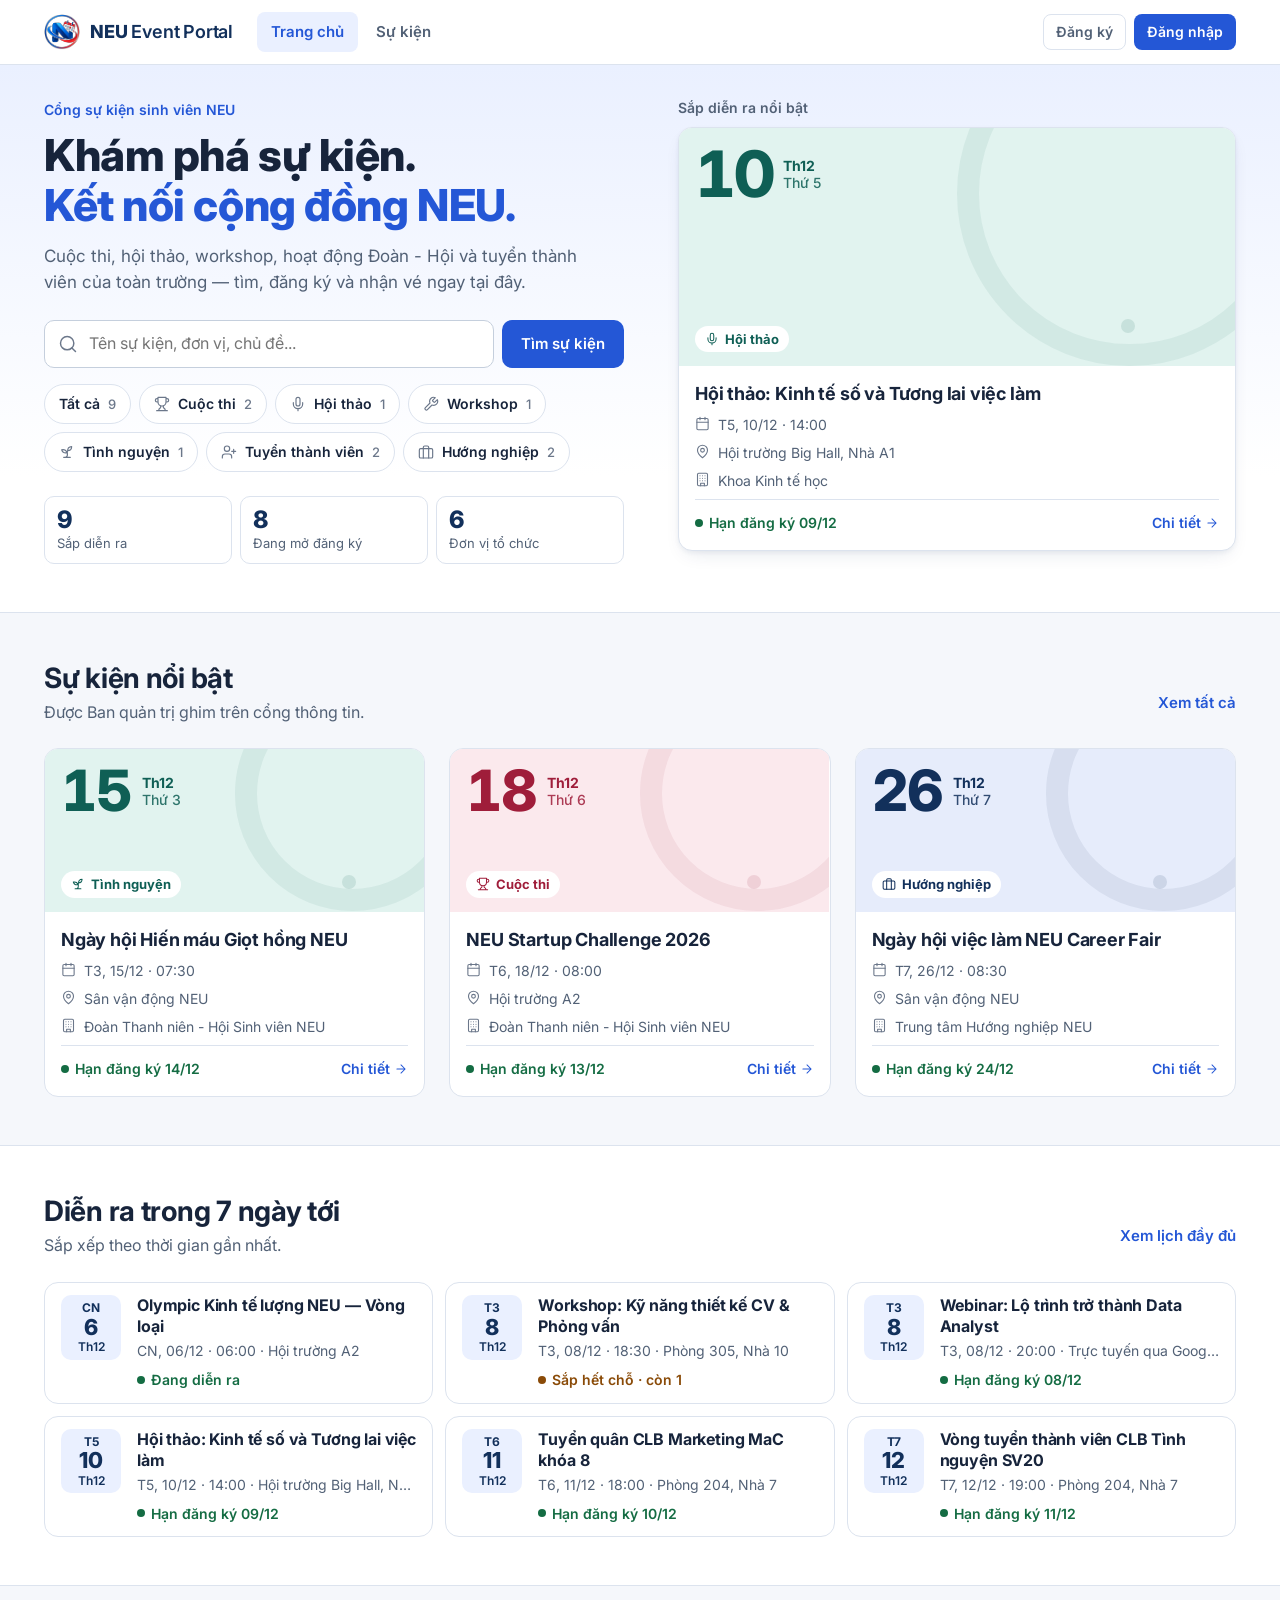
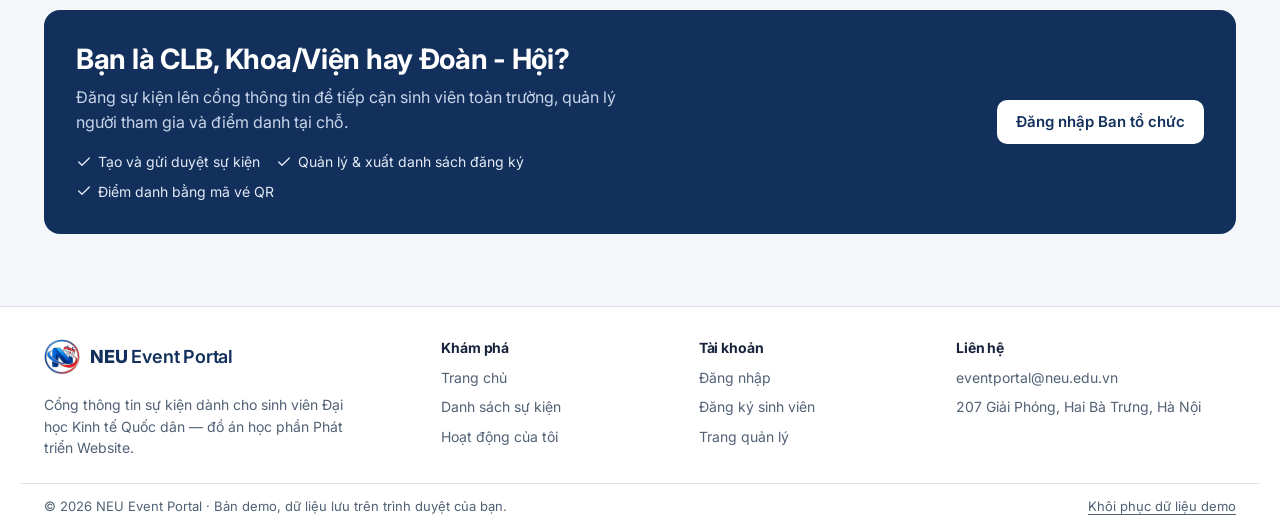
==== commit bb60df45: "Thêm logo mới cho header và trang đăng nhập/đăng ký - Header/footer dùng img/favicon.svg thay ô chữ " ====
--- a/index.html
+++ b/index.html
@@ -5,7 +5,7 @@
 <meta name="viewport" content="width=device-width, initial-scale=1.0" />
 <title>NEU Event Portal — Cổng thông tin sự kiện Đại học Kinh tế Quốc dân</title>
 <link rel="icon" type="image/svg+xml" href="img/favicon.svg" />
-<link rel="stylesheet" href="css/style.css?v=4" />
+<link rel="stylesheet" href="css/style.css?v=5" />
 </head>
 <body>
 
@@ -89,9 +89,9 @@
 
 <footer id="site-footer"></footer>
 
-<script src="js/data.js?v=4"></script>
-<script src="js/services.js?v=4"></script>
-<script src="js/main.js?v=4"></script>
-<script src="js/home.js?v=4"></script>
+<script src="js/data.js?v=5"></script>
+<script src="js/services.js?v=5"></script>
+<script src="js/main.js?v=5"></script>
+<script src="js/home.js?v=5"></script>
 </body>
 </html>
--- a/css/style.css
+++ b/css/style.css
@@ -160,12 +160,14 @@
 #site-header.scrolled { box-shadow: 0 4px 16px -8px rgba(18, 48, 91, 0.18); }
 .header-inner { display: flex; align-items: center; gap: var(--s5); height: var(--header-h); }
 .brand { display: inline-flex; align-items: center; gap: 10px; flex: none; }
-.brand-mark {
-  background: var(--navy); color: #fff;
-  font-weight: 800; font-size: 13px; letter-spacing: 0.04em;
-  padding: 6px 8px; border-radius: 7px; line-height: 1;
-}
-.brand-word { font-weight: 700; font-size: 18px; color: var(--navy); letter-spacing: -0.01em; }
+.brand-logo { width: 36px; height: 36px; flex: none; display: block; }
+.brand-word { font-weight: 600; font-size: 18px; color: var(--navy); letter-spacing: -0.01em; }
+.brand-word b { font-weight: 800; }
+@media (max-width: 400px) {
+  .brand { gap: 8px; }
+  .brand-logo { width: 30px; height: 30px; }
+  .brand-word { font-size: 16px; }
+}
 
 .main-nav { display: flex; gap: var(--s1); margin-right: auto; }
 .nav-link {
@@ -783,6 +785,7 @@
 --------------------------------------------------------------------------- */
 .auth-shell { min-height: calc(100vh - var(--header-h)); display: grid; grid-template-columns: minmax(0, 1fr) minmax(0, 1.1fr); }
 .auth-visual { background: var(--navy); color: #fff; padding: var(--s7); display: flex; flex-direction: column; justify-content: center; }
+.auth-logo { width: 100%; max-width: 560px; height: auto; margin: 0 0 var(--s5) calc(-1 * var(--s3)); }
 .auth-visual h2 { color: #fff; font-size: clamp(24px, 2.6vw, 32px); max-width: 420px; }
 .auth-visual p { color: #c9d5ea; margin-top: var(--s3); max-width: 420px; }
 .auth-points { margin-top: var(--s5); display: flex; flex-direction: column; gap: var(--s3); }
